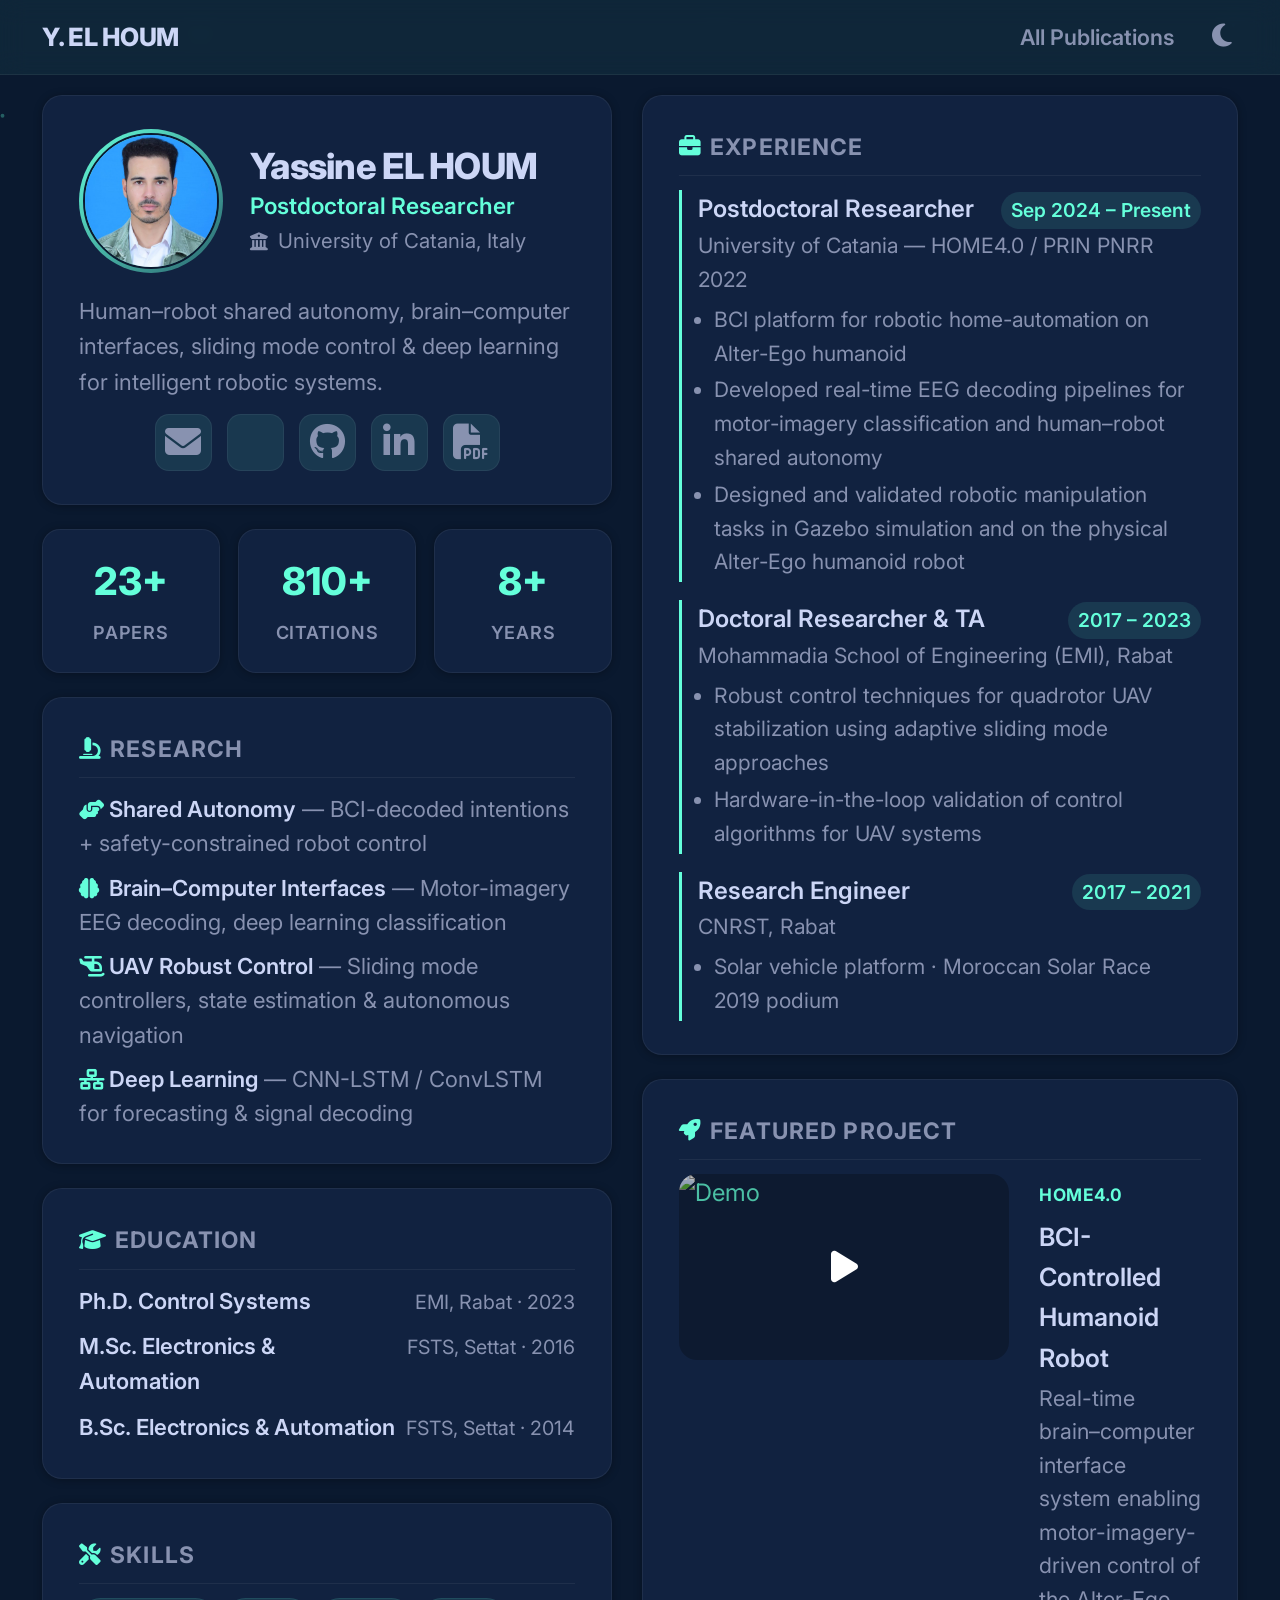
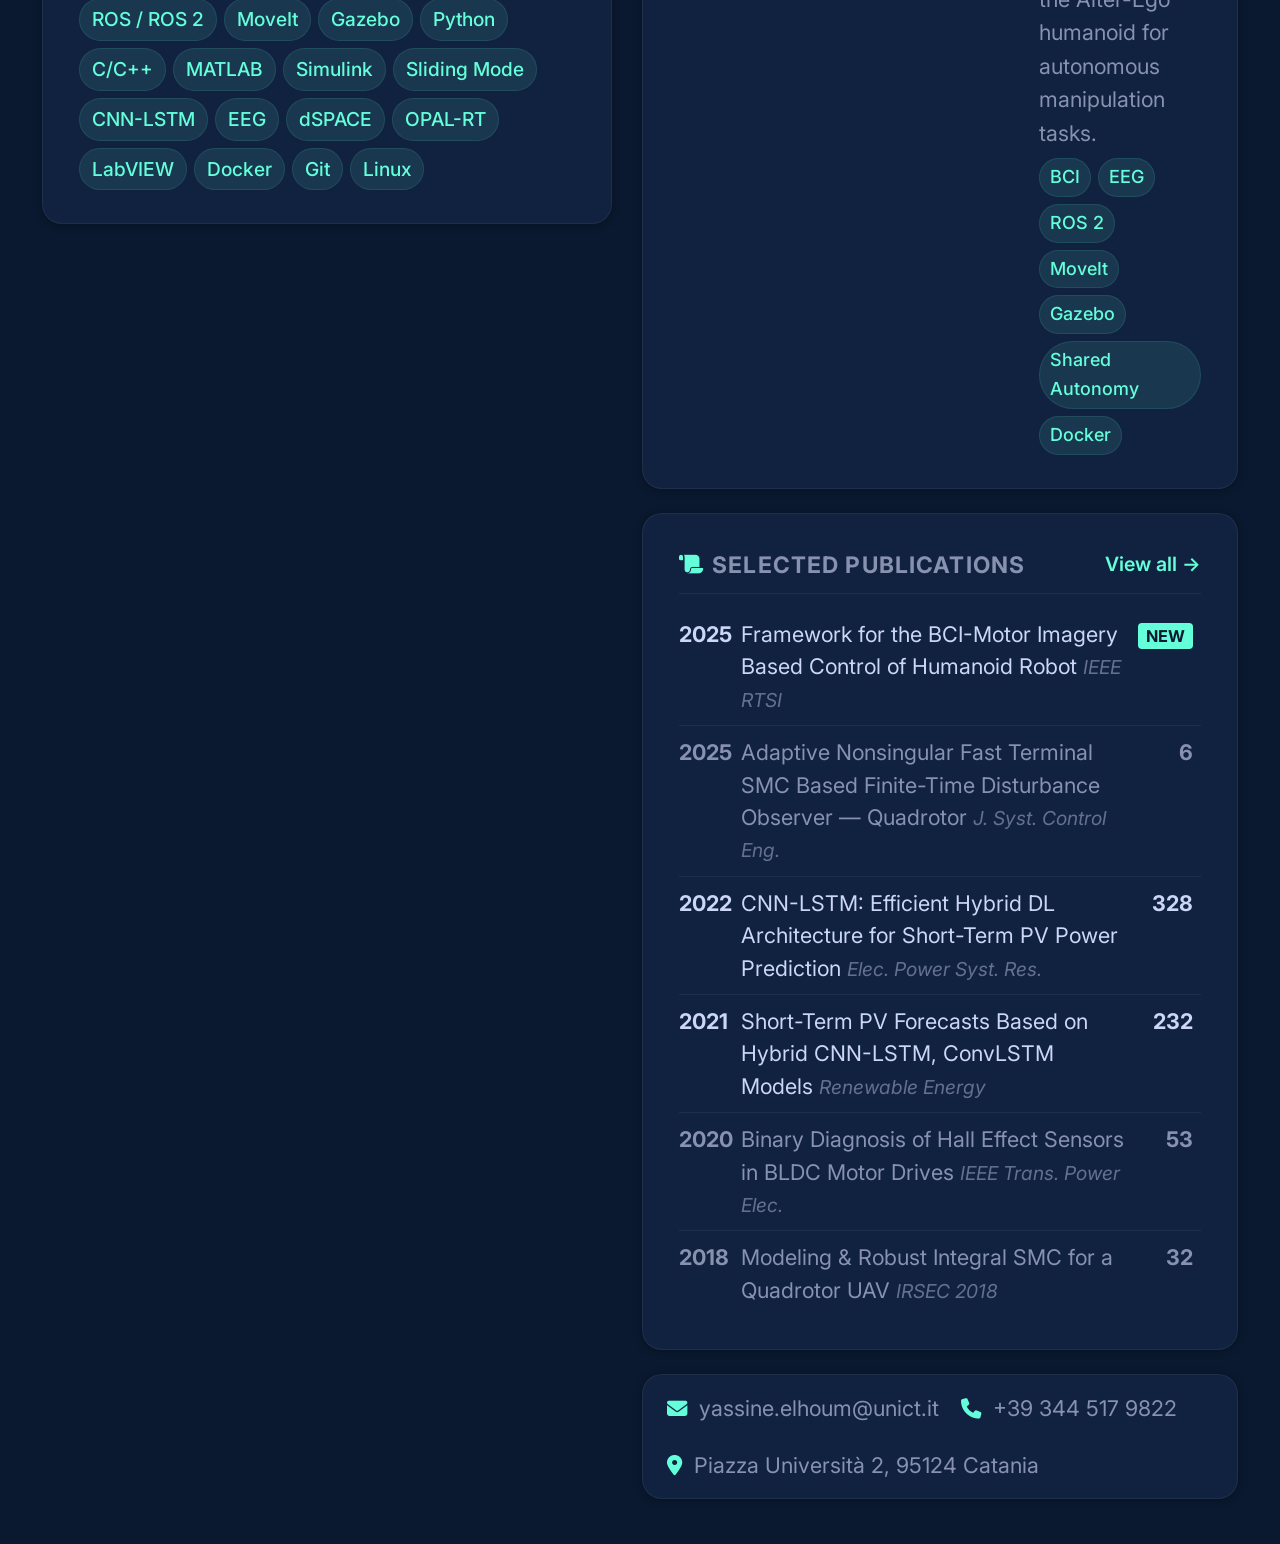
==== index.html @ d43e1036 "Initial commit - Profile" ====
<!DOCTYPE html>
<html lang="en" data-theme="dark">
<head>
    <meta charset="UTF-8">
    <meta name="viewport" content="width=device-width, initial-scale=1.0">
    <title>Yassine EL HOUM — Robotics &amp; Control Researcher</title>
    <link rel="preconnect" href="https://fonts.googleapis.com">
    <link rel="preconnect" href="https://fonts.gstatic.com" crossorigin>
    <link href="https://fonts.googleapis.com/css2?family=Inter:wght@300;400;500;600;700;800;900&display=swap" rel="stylesheet">
    <link rel="stylesheet" href="https://cdnjs.cloudflare.com/ajax/libs/font-awesome/6.5.1/css/all.min.css">
    <link rel="stylesheet" href="https://cdn.jsdelivr.net/gh/jpswalsh/academicons@1/css/academicons.min.css">
    <link rel="stylesheet" href="style.css?v=4">
</head>
<body>
<canvas id="particles"></canvas>

<!-- Thin top bar -->
<nav class="topbar">
    <a href="index.html" class="tb-brand">Y. EL HOUM</a>
    <div class="tb-right">
        <a href="publications.html" class="tb-link">All Publications</a>
        <button class="theme-btn" id="themeToggle" aria-label="Toggle theme"><i class="fas fa-moon"></i></button>
    </div>
</nav>

<!-- ===== DASHBOARD LAYOUT ===== -->
<main class="dashboard">

    <!-- ─── LEFT COLUMN ─── -->
    <div class="col-left">

        <!-- Identity card -->
        <div class="card id-card">
            <div class="id-top">
                <div class="id-photo-ring">
                    <img src="profile_pic.jpeg" alt="Yassine EL HOUM">
                </div>
                <div class="id-info">
                    <h1>Yassine EL HOUM</h1>
                    <p class="id-role">Postdoctoral Researcher</p>
                    <p class="id-affil"><i class="fas fa-university"></i> University of Catania, Italy</p>
                </div>
            </div>
            <p class="id-bio">Human–robot shared autonomy, brain–computer interfaces, sliding mode control &amp; deep learning for intelligent robotic systems.</p>
            <div class="id-links">
                <a href="mailto:yassine.elhoum@unict.it" title="Email"><i class="fas fa-envelope"></i></a>
                <a href="https://scholar.google.com/citations?user=HXjQfMgAAAAJ&hl=en&oi=ao" target="_blank" rel="noopener" title="Scholar"><i class="ai ai-google-scholar"></i></a>
                <a href="https://github.com/" target="_blank" rel="noopener" title="GitHub"><i class="fab fa-github"></i></a>
                <a href="https://linkedin.com/" target="_blank" rel="noopener" title="LinkedIn"><i class="fab fa-linkedin-in"></i></a>
                <a href="Yassine_cv_updated-1.pdf" title="CV"><i class="fas fa-file-pdf"></i></a>
            </div>
        </div>

        <!-- Stats row -->
        <div class="stats-row">
            <div class="stat"><span class="stat-n">23+</span><span class="stat-l">Papers</span></div>
            <div class="stat"><span class="stat-n">810+</span><span class="stat-l">Citations</span></div>
            <div class="stat"><span class="stat-n">8+</span><span class="stat-l">Years</span></div>
        </div>

        <!-- Research interests -->
        <div class="card">
            <h2><i class="fas fa-microscope"></i> Research</h2>
            <div class="research-mini">
                <div class="rm"><i class="fas fa-hands-helping"></i> <strong>Shared Autonomy</strong> — BCI-decoded intentions + safety-constrained robot control</div>
                <div class="rm"><i class="fas fa-brain"></i> <strong>Brain–Computer Interfaces</strong> — Motor-imagery EEG decoding, deep learning classification</div>
                <div class="rm"><i class="fas fa-helicopter"></i> <strong>UAV Robust Control</strong> — Sliding mode controllers, state estimation &amp; autonomous navigation</div>
                <div class="rm"><i class="fas fa-network-wired"></i> <strong>Deep Learning</strong> — CNN-LSTM / ConvLSTM for forecasting &amp; signal decoding</div>
            </div>
        </div>

        <!-- Education -->
        <div class="card">
            <h2><i class="fas fa-graduation-cap"></i> Education</h2>
            <div class="edu-mini">
                <div class="em"><span class="em-deg">Ph.D. Control Systems</span><span class="em-where">EMI, Rabat · 2023</span></div>
                <div class="em"><span class="em-deg">M.Sc. Electronics &amp; Automation</span><span class="em-where">FSTS, Settat · 2016</span></div>
                <div class="em"><span class="em-deg">B.Sc. Electronics &amp; Automation</span><span class="em-where">FSTS, Settat · 2014</span></div>
            </div>
        </div>

        <!-- Skills compact -->
        <div class="card">
            <h2><i class="fas fa-tools"></i> Skills</h2>
            <div class="chips">
                <span>ROS / ROS 2</span><span>MoveIt</span><span>Gazebo</span><span>Python</span>
                <span>C/C++</span><span>MATLAB</span><span>Simulink</span><span>Sliding Mode</span>
                <span>CNN-LSTM</span><span>EEG</span><span>dSPACE</span><span>OPAL-RT</span>
                <span>LabVIEW</span><span>Docker</span><span>Git</span><span>Linux</span>
            </div>
        </div>
    </div>

    <!-- ─── RIGHT COLUMN ─── -->
    <div class="col-right">

        <!-- Experience -->
        <div class="card">
            <h2><i class="fas fa-briefcase"></i> Experience</h2>
            <div class="exp-list">
                <div class="exp">
                    <div class="exp-head">
                        <strong>Postdoctoral Researcher</strong>
                        <span class="exp-date">Sep 2024 – Present</span>
                    </div>
                    <span class="exp-org">University of Catania — HOME4.0 / PRIN PNRR 2022</span>
                    <ul>
                        <li>BCI platform for robotic home-automation on Alter-Ego humanoid</li>
                        <li>Developed real-time EEG decoding pipelines for motor-imagery classification and human–robot shared autonomy</li>
                        <li>Designed and validated robotic manipulation tasks in Gazebo simulation and on the physical Alter-Ego humanoid robot</li>
                    </ul>
                </div>
                <div class="exp">
                    <div class="exp-head">
                        <strong>Doctoral Researcher &amp; TA</strong>
                        <span class="exp-date">2017 – 2023</span>
                    </div>
                    <span class="exp-org">Mohammadia School of Engineering (EMI), Rabat</span>
                    <ul>
                        <li>Robust control techniques for quadrotor UAV stabilization using adaptive sliding mode approaches</li>
                        <li>Hardware-in-the-loop validation of control algorithms for UAV systems</li>
                    </ul>
                </div>
                <div class="exp">
                    <div class="exp-head">
                        <strong>Research Engineer</strong>
                        <span class="exp-date">2017 – 2021</span>
                    </div>
                    <span class="exp-org">CNRST, Rabat</span>
                    <ul>
                        <li>Solar vehicle platform · Moroccan Solar Race 2019 podium</li>
                    </ul>
                </div>
            </div>
        </div>

        <!-- Featured project -->
        <div class="card">
            <h2><i class="fas fa-rocket"></i> Featured Project</h2>
            <div class="proj-row">
                <a href="https://www.youtube.com/watch?v=w7BkFQAR0eU" target="_blank" rel="noopener" class="proj-thumb">
                    <img src="https://img.youtube.com/vi/w7BkFQAR0eU/hqdefault.jpg" alt="Demo">
                    <div class="proj-play"><i class="fas fa-play"></i></div>
                </a>
                <div class="proj-info">
                    <span class="proj-badge">HOME4.0</span>
                    <strong>BCI-Controlled Humanoid Robot</strong>
                    <p>Real-time brain–computer interface system enabling motor-imagery-driven control of the Alter-Ego humanoid for autonomous manipulation tasks.</p>
                    <div class="chips sm">
                        <span>BCI</span><span>EEG</span><span>ROS 2</span><span>MoveIt</span><span>Gazebo</span><span>Shared Autonomy</span><span>Docker</span>
                    </div>
                </div>
            </div>
        </div>

        <!-- Selected Publications -->
        <div class="card">
            <h2><i class="fas fa-scroll"></i> Selected Publications
                <a href="publications.html" class="see-all">View all →</a>
            </h2>
            <table class="pub-table">
                <tr class="pub-hl"><td class="pub-y">2025</td><td>Framework for the BCI-Motor Imagery Based Control of Humanoid Robot <span class="pub-v">IEEE RTSI</span></td><td class="pub-c"><span class="badge-new">New</span></td></tr>
                <tr><td class="pub-y">2025</td><td>Adaptive Nonsingular Fast Terminal SMC Based Finite-Time Disturbance Observer — Quadrotor <span class="pub-v">J. Syst. Control Eng.</span></td><td class="pub-c">6</td></tr>
                <tr class="pub-hl"><td class="pub-y">2022</td><td>CNN-LSTM: Efficient Hybrid DL Architecture for Short-Term PV Power Prediction <span class="pub-v">Elec. Power Syst. Res.</span></td><td class="pub-c">328</td></tr>
                <tr class="pub-hl"><td class="pub-y">2021</td><td>Short-Term PV Forecasts Based on Hybrid CNN-LSTM, ConvLSTM Models <span class="pub-v">Renewable Energy</span></td><td class="pub-c">232</td></tr>
                <tr><td class="pub-y">2020</td><td>Binary Diagnosis of Hall Effect Sensors in BLDC Motor Drives <span class="pub-v">IEEE Trans. Power Elec.</span></td><td class="pub-c">53</td></tr>
                <tr><td class="pub-y">2018</td><td>Modeling &amp; Robust Integral SMC for a Quadrotor UAV <span class="pub-v">IRSEC 2018</span></td><td class="pub-c">32</td></tr>
            </table>
        </div>

        <!-- Contact strip -->
        <div class="card contact-strip">
            <span><i class="fas fa-envelope"></i> yassine.elhoum@unict.it</span>
            <span><i class="fas fa-phone"></i> +39 344 517 9822</span>
            <span><i class="fas fa-map-marker-alt"></i> Piazza Università 2, 95124 Catania</span>
        </div>
    </div>
</main>

<script src="script.js"></script>
</body>
</html>
---- style.css ----
/* =============================================
   CONDENSED DASHBOARD — fits 1 screen per page
   ============================================= */

:root {
    --bg: #f5f7fa;
    --surface: #ffffff;
    --text: #1a1a2e;
    --text2: #555e70;
    --accent: #0891b2;
    --accent-glow: rgba(8,145,178,.12);
    --border: rgba(0,0,0,.07);
    --shadow: 0 1px 8px rgba(0,0,0,.06);
    --particle-color: 8,145,178;
}
[data-theme="dark"] {
    --bg: #0a192f;
    --surface: #112240;
    --text: #ccd6f6;
    --text2: #8892b0;
    --accent: #64ffda;
    --accent-glow: rgba(100,255,218,.1);
    --border: rgba(255,255,255,.06);
    --shadow: 0 1px 8px rgba(0,0,0,.3);
    --particle-color: 100,255,218;
}

*, *::before, *::after { margin:0; padding:0; box-sizing:border-box; }
html { font-size: 24px; }
body {
    font-family: 'Inter', system-ui, sans-serif;
    background: var(--bg); color: var(--text);
    line-height: 1.6; transition: background .3s, color .3s;
    overflow-x: hidden;
}
a { color: var(--accent); text-decoration: none; }
a:hover { opacity: .8; }
img { max-width:100%; display:block; }
ul { list-style: disc; padding-left: 16px; }
li { margin-bottom: 2px; }
strong { font-weight: 600; }

/* Particle canvas */
#particles { position:fixed; inset:0; z-index:0; pointer-events:none; }

/* ─── TOP BAR ─── */
.topbar {
    position: fixed; top:0; left:0; right:0; height:75px; z-index:100;
    display:flex; align-items:center; justify-content:space-between;
    padding:0 42px;
    background: rgba(var(--particle-color),.06);
    backdrop-filter: blur(12px); -webkit-backdrop-filter: blur(12px);
    border-bottom: 1px solid var(--border);
}
.tb-brand { font-weight:800; font-size:1.05rem; color:var(--text) !important; letter-spacing:-.3px; }
.tb-right { display:flex; align-items:center; gap:18px; }
.tb-link { font-size:.9rem; font-weight:600; color:var(--text2) !important; padding:6px 14px; border-radius:6px; transition:background .2s,color .2s; }
.tb-link:hover { color:var(--accent) !important; background:var(--accent-glow); }
.theme-btn {
    background:none; border:none; cursor:pointer; color:var(--text2);
    font-size:1.1rem; padding:6px; border-radius:50%; transition:color .2s;
}
.theme-btn:hover { color:var(--accent); }

/* ─── DASHBOARD GRID ─── */
.dashboard {
    display: grid;
    grid-template-columns: 570px 1fr;
    gap: 30px;
    padding: 95px 42px 45px;
    position: relative; z-index:1;
}
.col-left, .col-right {
    display: flex; flex-direction: column; gap: 24px;
}

/* ─── CARDS ─── */
.card {
    background: var(--surface); border:1px solid var(--border);
    border-radius: 20px; padding: 33px 36px;
    box-shadow: var(--shadow);
}
.card h2 {
    font-size: .95rem; font-weight: 700; text-transform: uppercase;
    letter-spacing: .05em; color: var(--text2);
    margin-bottom: 14px; display:flex; align-items:center; gap:8px;
    border-bottom: 1px solid var(--border); padding-bottom:10px;
}
.card h2 i { color:var(--accent); font-size:.9rem; }
.see-all { margin-left:auto; font-size:.82rem; font-weight:600; text-transform:none; letter-spacing:0; }

/* ─── IDENTITY CARD ─── */
.id-card { text-align:center; }
.id-top { display:flex; align-items:center; gap:27px; text-align:left; margin-bottom:21px; }
.id-photo-ring {
    width:144px; height:144px; border-radius:50%; padding:4px; flex-shrink:0;
    background:linear-gradient(135deg,var(--accent),rgba(var(--particle-color),.3));
}
.id-photo-ring img { width:100%; height:100%; border-radius:50%; object-fit:cover; object-position:center top; border:2px solid var(--bg); }
.id-info h1 { font-size:1.5rem; font-weight:800; line-height:1.2; letter-spacing:-.02em; }
.id-role { font-size:.95rem; color:var(--accent); font-weight:600; }
.id-affil { font-size:.85rem; color:var(--text2); }
.id-affil i { font-size:.75rem; margin-right:4px; }
.id-bio { font-size:.92rem; color:var(--text2); line-height:1.6; text-align:left; margin-bottom:14px; }
.id-links { display:flex; gap:15px; justify-content:center; }
.id-links a {
    width:57px; height:57px; display:flex; align-items:center; justify-content:center;
    border-radius:14px; font-size:1.5rem;
    background:var(--accent-glow); color:var(--text2) !important;
    border:1px solid var(--border);
    transition:transform .2s,color .2s,box-shadow .2s;
}
.id-links a:hover { transform:translateY(-2px); color:var(--accent) !important; box-shadow:0 4px 12px var(--accent-glow); }

/* Stats row */
.stats-row { display:grid; grid-template-columns:repeat(3,1fr); gap:18px; }
.stat {
    background:var(--surface); border:1px solid var(--border); border-radius:18px;
    padding:21px 15px; text-align:center; box-shadow:var(--shadow);
}
.stat-n { display:block; font-size:1.6rem; font-weight:800; color:var(--accent); }
.stat-l { font-size:.75rem; color:var(--text2); text-transform:uppercase; font-weight:600; letter-spacing:.04em; }

/* ─── Research mini ─── */
.research-mini { display:flex; flex-direction:column; gap:10px; }
.rm { font-size:.92rem; color:var(--text2); line-height:1.55; }
.rm i { color:var(--accent); width:18px; text-align:center; margin-right:6px; font-size:.85rem; }
.rm strong { color:var(--text); }

/* ─── Education mini ─── */
.edu-mini { display:flex; flex-direction:column; gap:10px; }
.em { display:flex; justify-content:space-between; align-items:baseline; gap:8px; }
.em-deg { font-size:.92rem; font-weight:600; }
.em-where { font-size:.82rem; color:var(--text2); white-space:nowrap; }

/* ─── Chips ─── */
.chips { display:flex; flex-wrap:wrap; gap:7px; }
.chips span {
    font-size:.8rem; font-weight:500; padding:5px 12px;
    border-radius:50px; background:var(--accent-glow); color:var(--accent);
    border:1px solid rgba(var(--particle-color),.1);
}
.chips.sm span { font-size:.75rem; padding:4px 10px; }

/* ─── Experience ─── */
.exp-list { display:flex; flex-direction:column; gap:18px; }
.exp { border-left:3px solid var(--accent); padding-left:16px; }
.exp-head { display:flex; justify-content:space-between; align-items:baseline; flex-wrap:wrap; gap:6px; }
.exp-head strong { font-size:1rem; }
.exp-date { font-size:.8rem; color:var(--accent); font-weight:600; padding:3px 10px; background:var(--accent-glow); border-radius:50px; }
.exp-org { font-size:.88rem; color:var(--text2); display:block; margin-bottom:6px; }
.exp ul { margin-top:5px; }
.exp li { font-size:.88rem; color:var(--text2); margin-bottom:3px; }

/* ─── Project row ─── */
.proj-row { display:flex; gap:30px; align-items:start; }
.proj-thumb {
    position:relative; flex-shrink:0; width:330px; border-radius:18px;
    overflow:hidden; display:block;
}
.proj-thumb img { width:100%; aspect-ratio:16/9; object-fit:cover; }
.proj-play {
    position:absolute; inset:0; display:flex; align-items:center; justify-content:center;
    background:rgba(0,0,0,.25); transition:background .2s;
}
.proj-play i { color:#fff; font-size:1.5rem; }
.proj-thumb:hover .proj-play { background:rgba(0,0,0,.4); }
.proj-info { flex:1; }
.proj-badge { font-size:.72rem; font-weight:700; color:var(--accent); text-transform:uppercase; letter-spacing:.04em; }
.proj-info strong { display:block; font-size:1.05rem; margin:4px 0; }
.proj-info p { font-size:.9rem; color:var(--text2); line-height:1.55; margin-bottom:8px; }

/* ─── Publications table ─── */
.pub-table { width:100%; border-collapse:collapse; }
.pub-table tr { border-bottom:1px solid var(--border); }
.pub-table tr:last-child { border:none; }
.pub-table td { padding:10px 8px 10px 0; vertical-align:top; font-size:.9rem; color:var(--text2); line-height:1.5; }
.pub-y { font-weight:700; color:var(--accent); white-space:nowrap; width:44px; font-size:.85rem; }
.pub-c { text-align:right; font-weight:700; color:var(--accent); white-space:nowrap; width:42px; }
.pub-v { font-style:italic; font-size:.8rem; color:var(--text2); opacity:.7; }
.pub-hl td { color:var(--text); }
.badge-new {
    font-size:.68rem; font-weight:700; padding:3px 8px; border-radius:4px;
    background:var(--accent); color:var(--bg); text-transform:uppercase;
}

/* ─── Contact strip ─── */
.contact-strip {
    display:flex; gap:22px; flex-wrap:wrap; align-items:center;
    padding:16px 24px !important; font-size:.9rem; color:var(--text2);
}
.contact-strip i { color:var(--accent); margin-right:6px; font-size:.85rem; }

/* ─── PUBLICATIONS PAGE ─── */
.pub-page {
    padding: 66px 28px 24px;
    max-width: 1200px; margin:0 auto;
    position:relative; z-index:1;
}
.pub-page h1 {
    font-size: 1.4rem; font-weight:800; margin-bottom:6px;
}
.pub-page .pub-sub {
    font-size:.92rem; color:var(--text2); margin-bottom:18px;
}
.pub-page .pub-sub a { font-weight:600; }
.pub-cols { display:grid; grid-template-columns:1fr 1fr; gap:24px; }
.pub-col-title {
    font-size:.92rem; font-weight:700; color:var(--accent); text-transform:uppercase;
    letter-spacing:.04em; margin-bottom:8px; padding-bottom:6px;
    border-bottom:2px solid var(--border);
    display:flex; align-items:center; gap:7px;
}
.pub-col-title i { font-size:.85rem; }
.pub-dense { width:100%; border-collapse:collapse; }
.pub-dense tr { border-bottom:1px solid var(--border); }
.pub-dense tr:last-child { border:none; }
.pub-dense td { padding:8px 6px 8px 0; vertical-align:top; font-size:.85rem; color:var(--text2); line-height:1.5; }
.pub-dense .pub-y { width:38px; }
.pub-dense .pub-c { width:34px; }
.pub-dense .pub-t { font-weight:500; color:var(--text); }

/* ─── Scrollbar ─── */
::-webkit-scrollbar { width:4px; }
::-webkit-scrollbar-track { background:transparent; }
::-webkit-scrollbar-thumb { background:var(--accent-glow); border-radius:4px; }

/* ─── Responsive ─── */
@media (max-width: 800px) {
    .dashboard { grid-template-columns:1fr; max-height:none; overflow:auto; padding-bottom:20px; }
    .pub-cols { grid-template-columns:1fr; }
    .proj-row { flex-direction:column; }
    .proj-thumb { width:100%; }
}
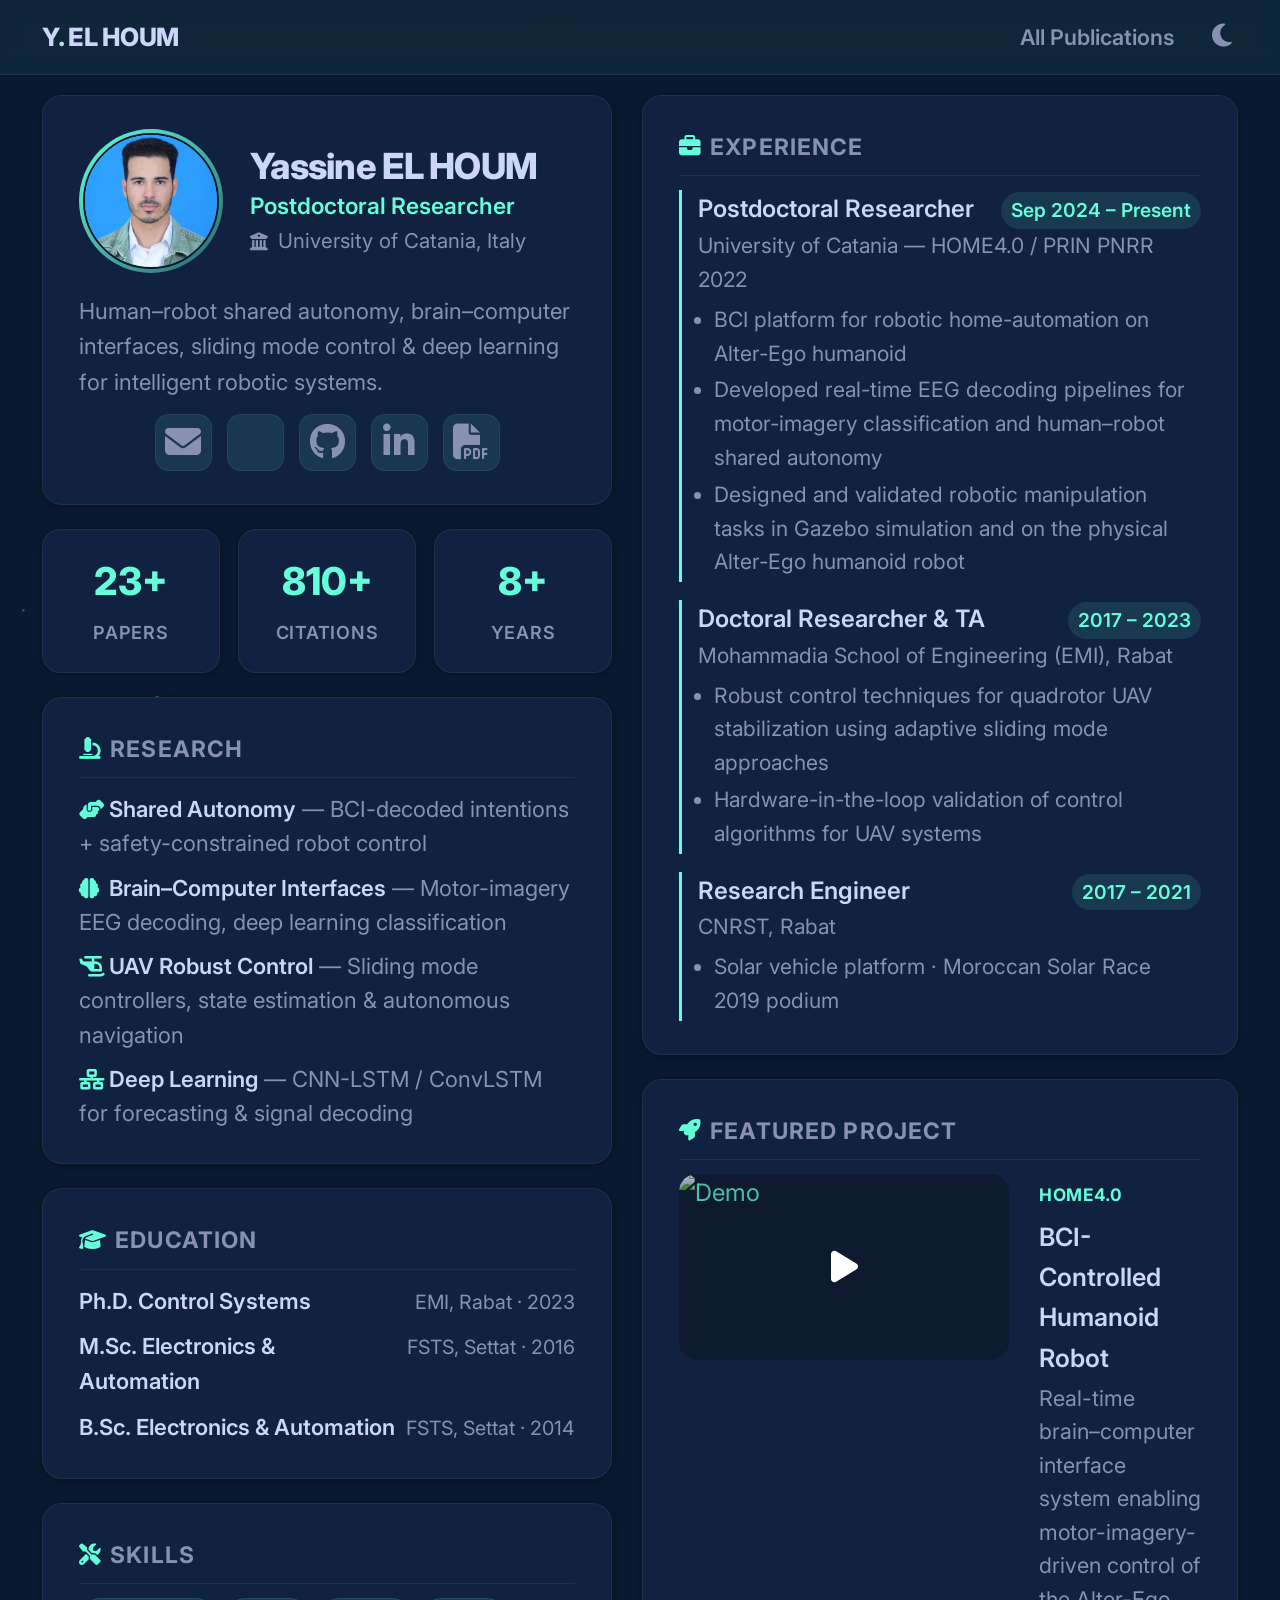
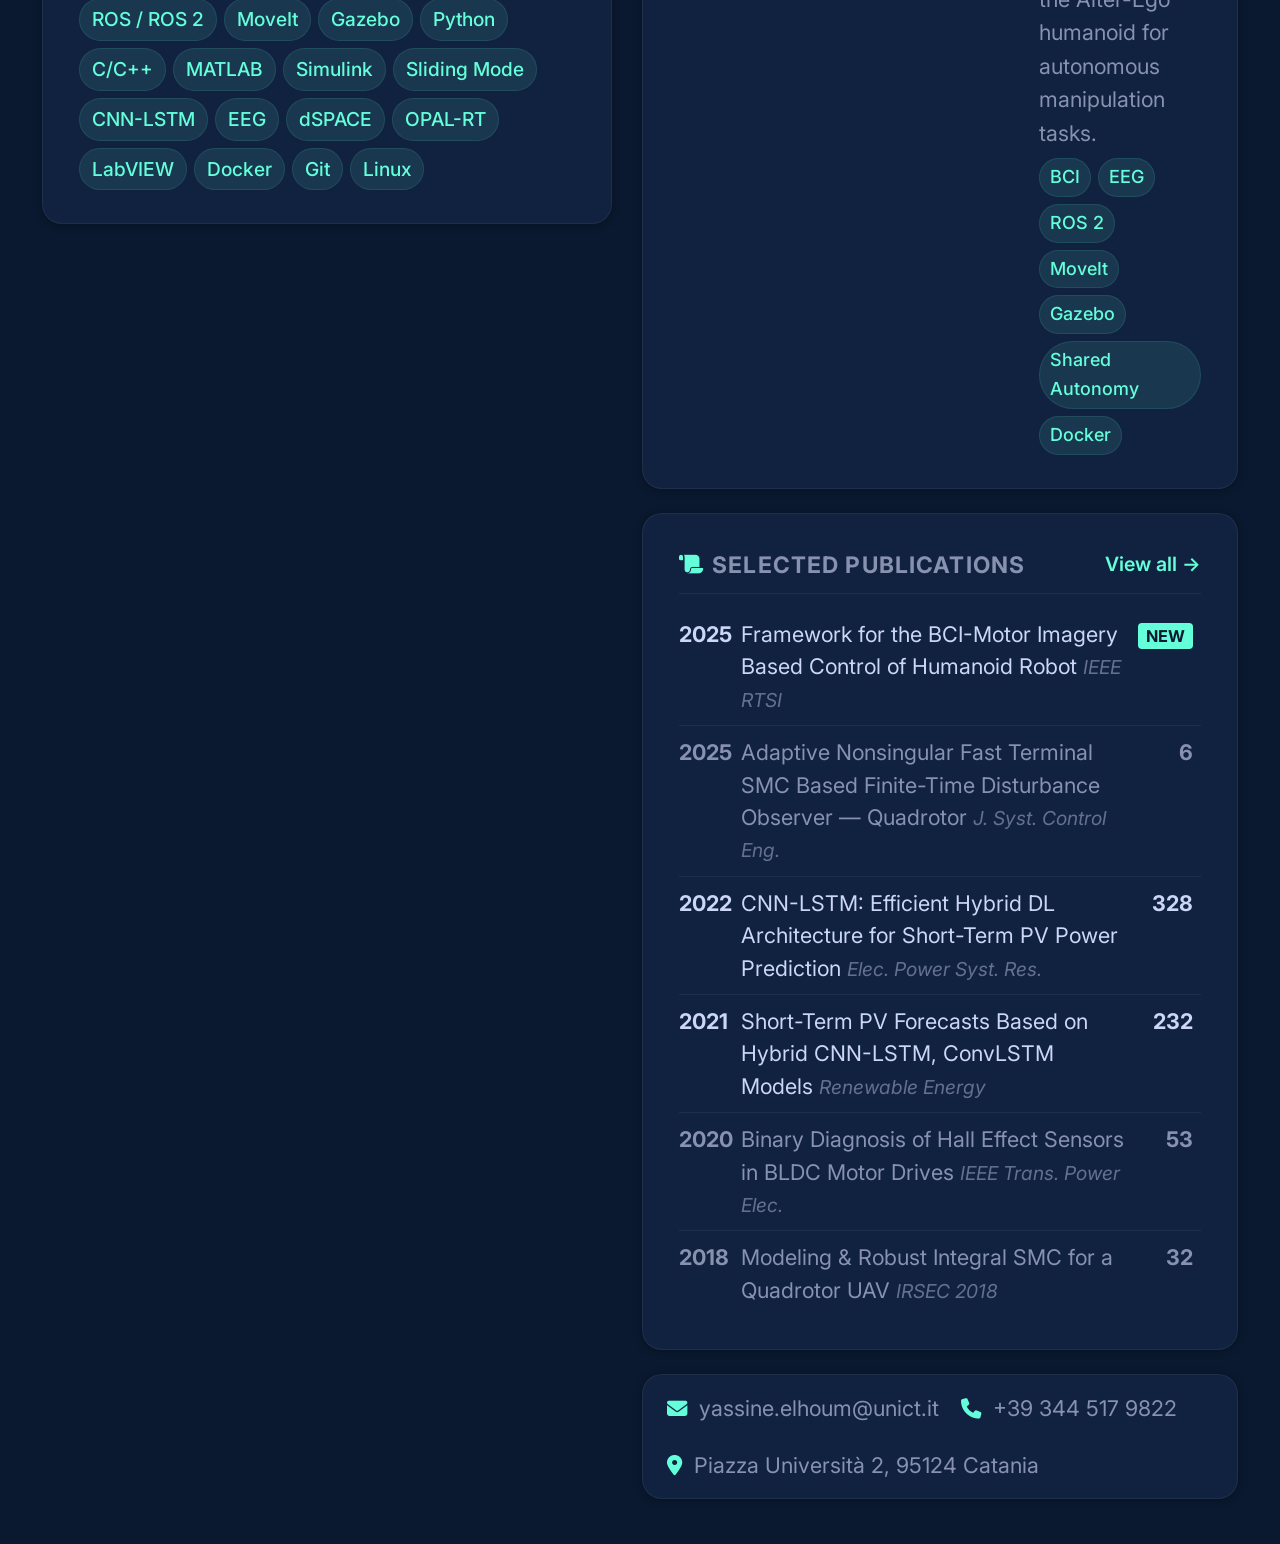
==== commit 939c1e14: "Update social media links" ====
--- a/index.html
+++ b/index.html
@@ -45,8 +45,8 @@
             <div class="id-links">
                 <a href="mailto:yassine.elhoum@unict.it" title="Email"><i class="fas fa-envelope"></i></a>
                 <a href="https://scholar.google.com/citations?user=HXjQfMgAAAAJ&hl=en&oi=ao" target="_blank" rel="noopener" title="Scholar"><i class="ai ai-google-scholar"></i></a>
-                <a href="https://github.com/" target="_blank" rel="noopener" title="GitHub"><i class="fab fa-github"></i></a>
-                <a href="https://linkedin.com/" target="_blank" rel="noopener" title="LinkedIn"><i class="fab fa-linkedin-in"></i></a>
+                <a href="https://github.com/ElhoumYassine" target="_blank" rel="noopener" title="GitHub"><i class="fab fa-github"></i></a>
+                <a href="https://www.linkedin.com/in/elhoumyassine/" target="_blank" rel="noopener" title="LinkedIn"><i class="fab fa-linkedin-in"></i></a>
                 <a href="Yassine_cv_updated-1.pdf" title="CV"><i class="fas fa-file-pdf"></i></a>
             </div>
         </div>
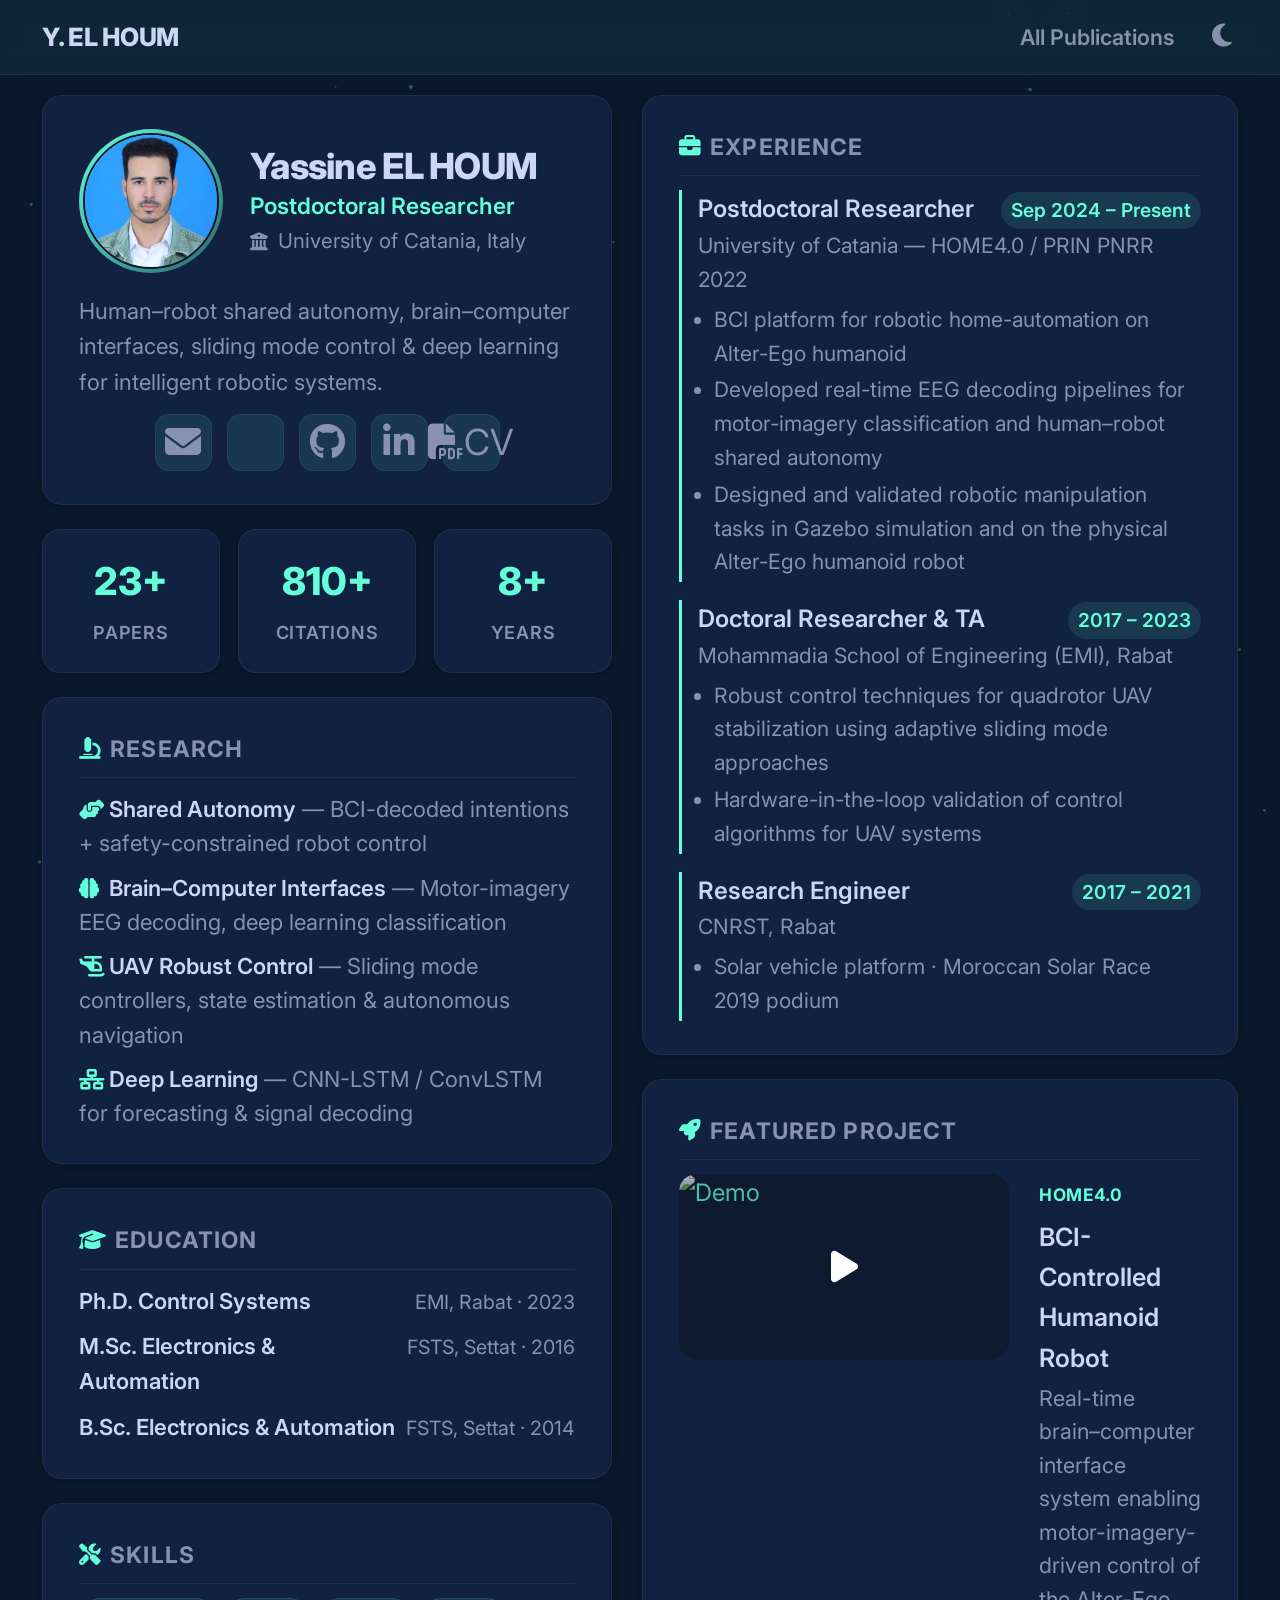
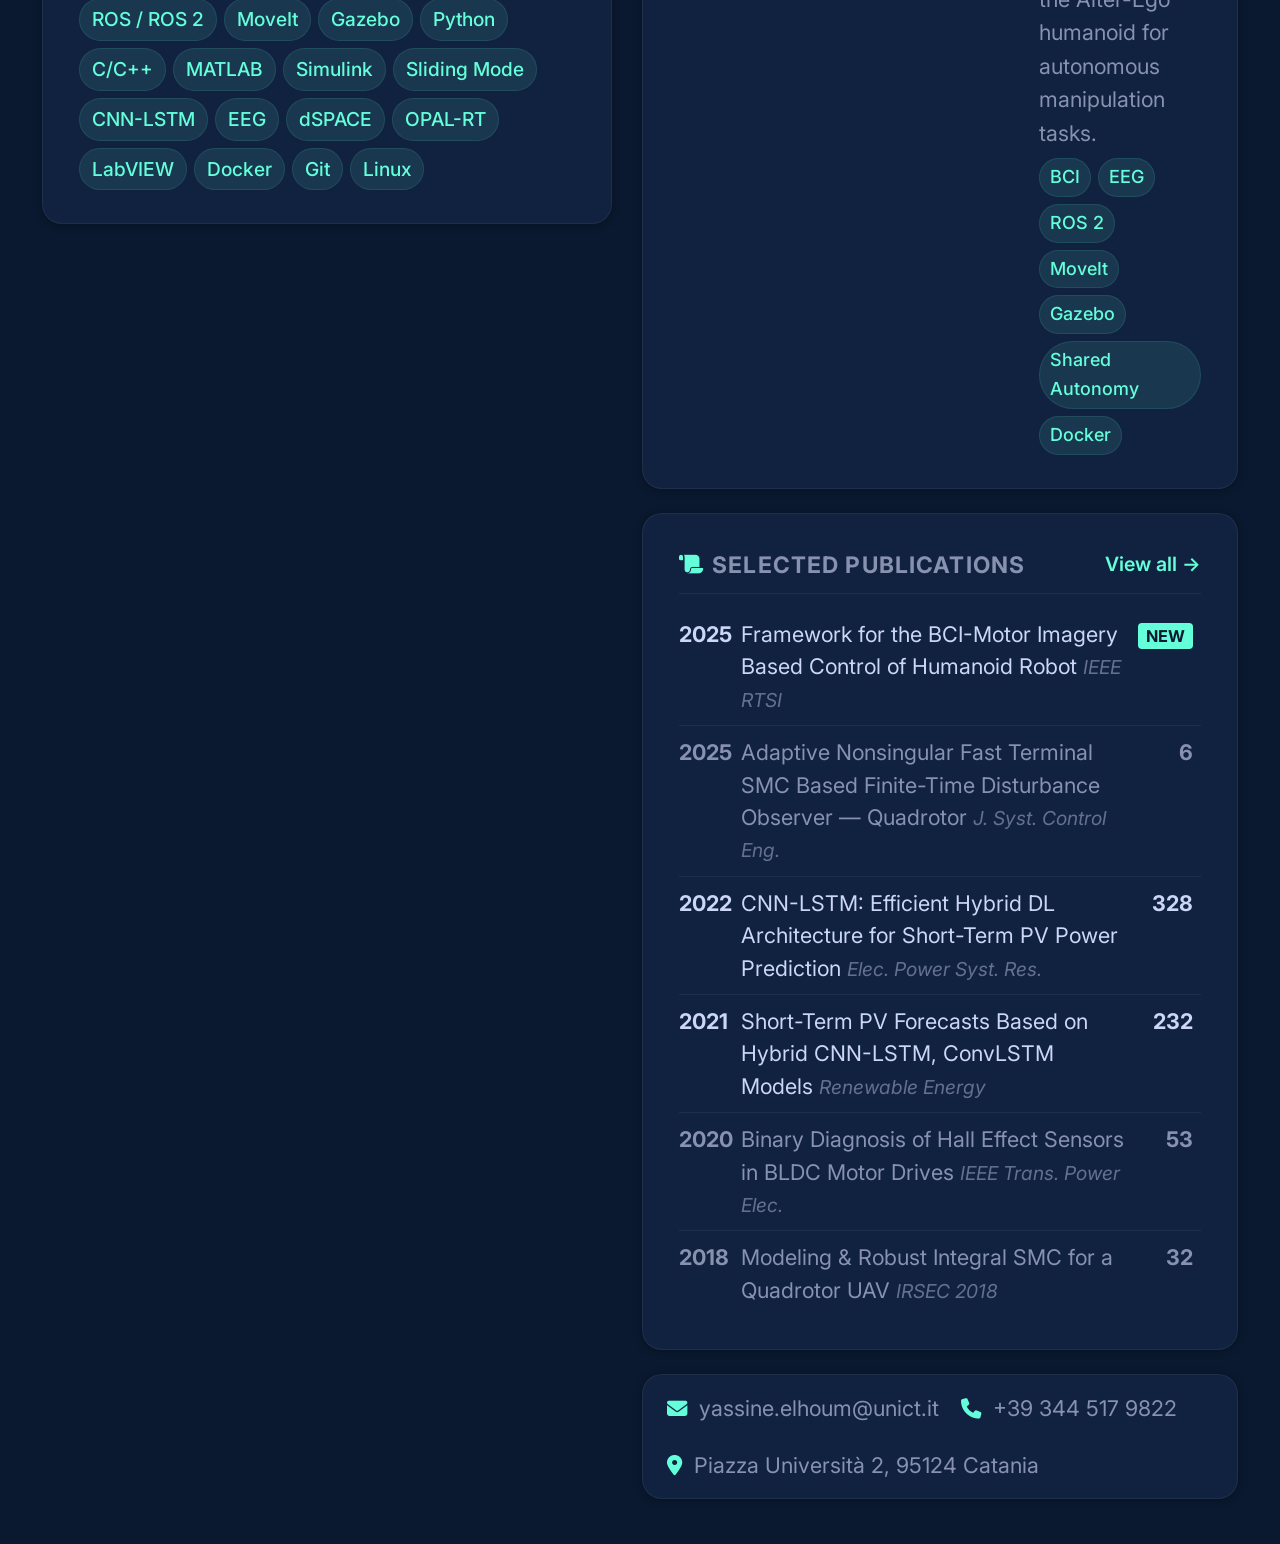
==== commit 772e2723: "Update CV" ====
--- a/index.html
+++ b/index.html
@@ -47,7 +47,7 @@
                 <a href="https://scholar.google.com/citations?user=HXjQfMgAAAAJ&hl=en&oi=ao" target="_blank" rel="noopener" title="Scholar"><i class="ai ai-google-scholar"></i></a>
                 <a href="https://github.com/ElhoumYassine" target="_blank" rel="noopener" title="GitHub"><i class="fab fa-github"></i></a>
                 <a href="https://www.linkedin.com/in/elhoumyassine/" target="_blank" rel="noopener" title="LinkedIn"><i class="fab fa-linkedin-in"></i></a>
-                <a href="Yassine_cv_updated-1.pdf" title="CV"><i class="fas fa-file-pdf"></i></a>
+                <a href="Yassine_cv_updated-1.pdf" title="CV"><i class="fas fa-file-pdf"></i> CV</a>
             </div>
         </div>
 
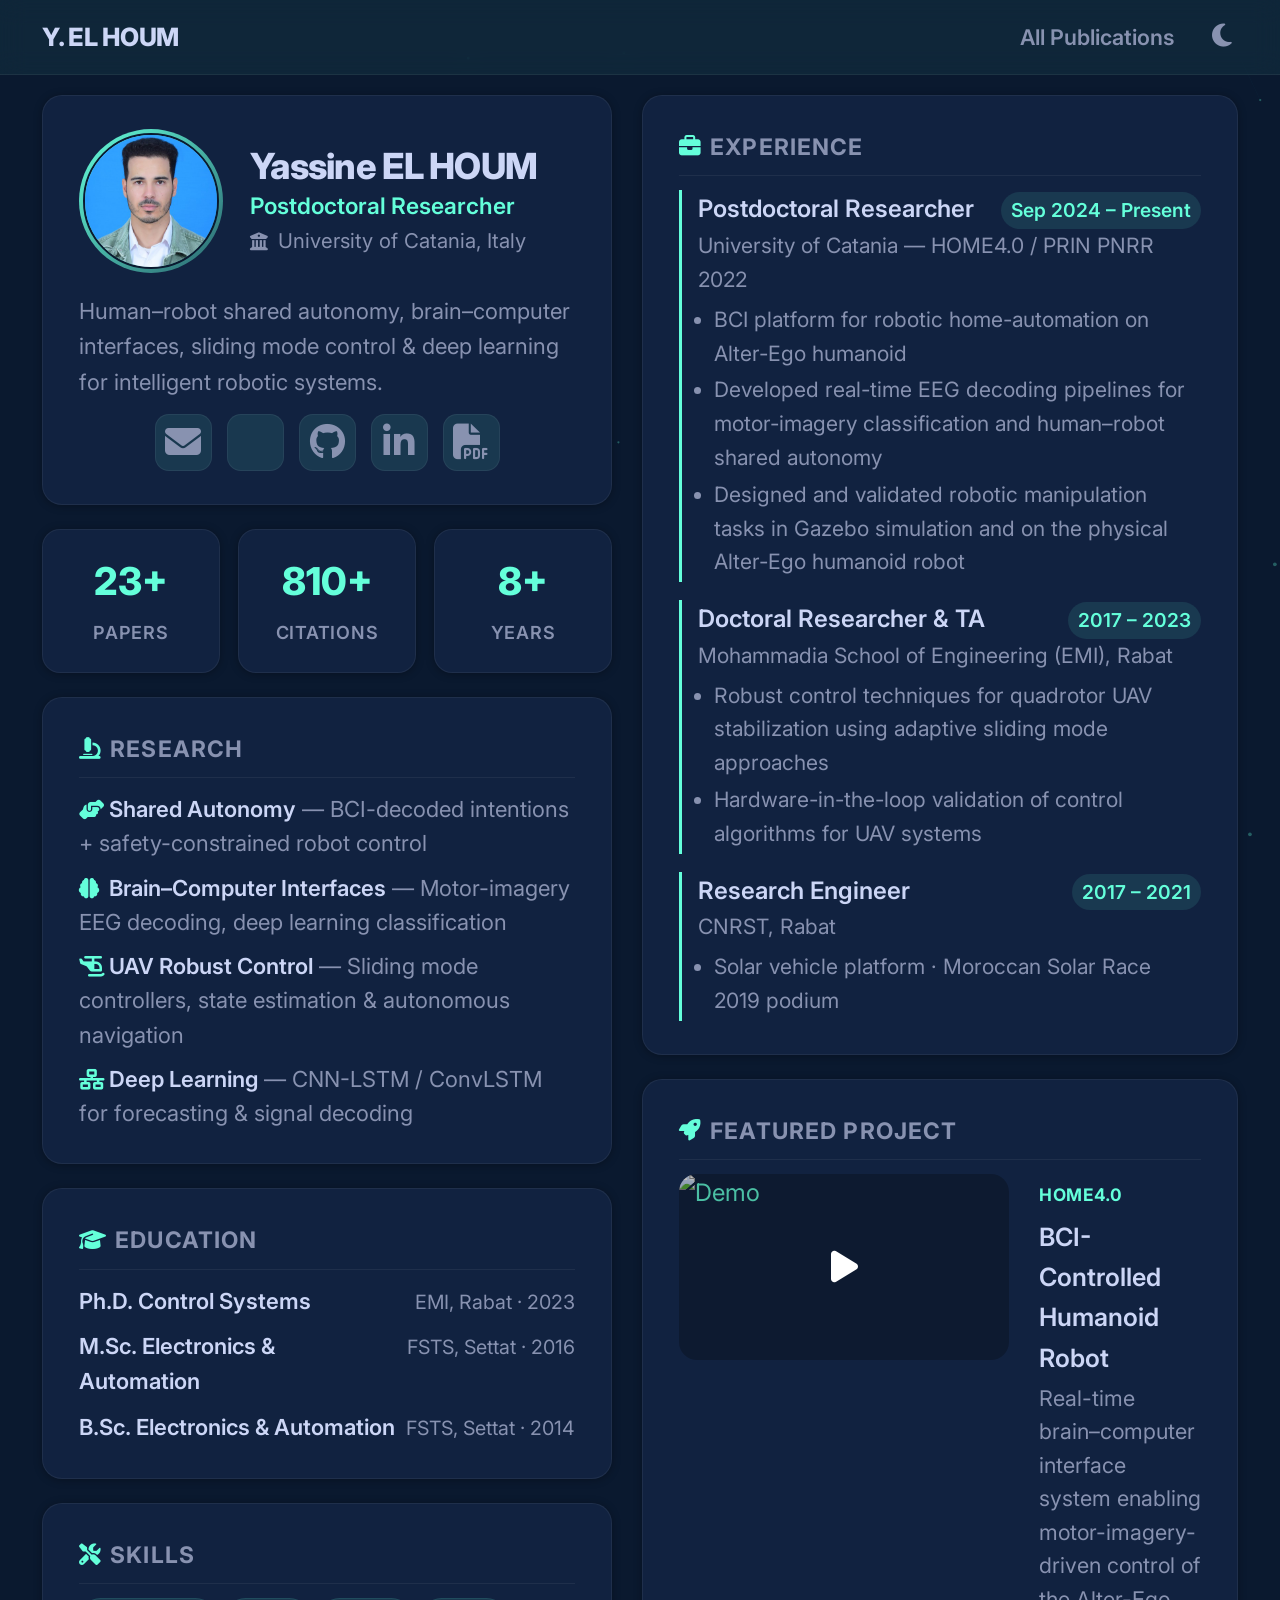
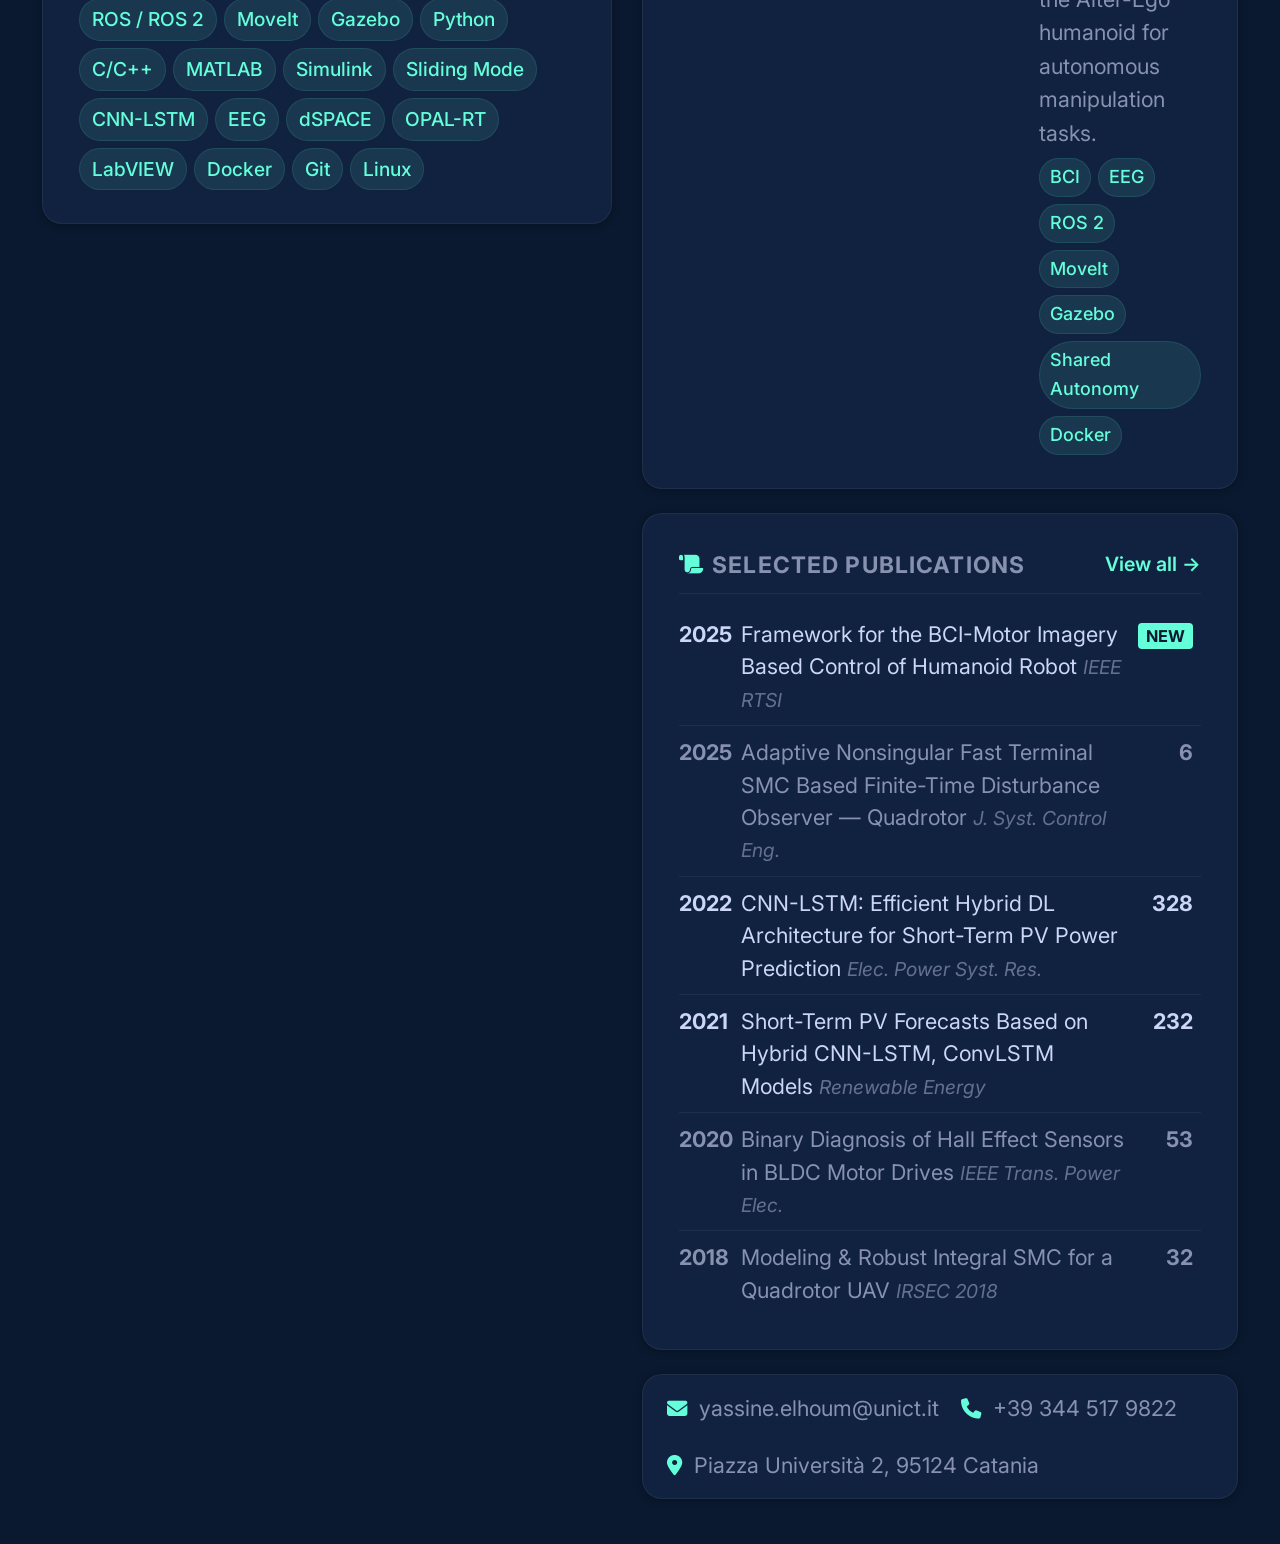
==== commit 62493040: "Fix CV button" ====
--- a/index.html
+++ b/index.html
@@ -47,7 +47,7 @@
                 <a href="https://scholar.google.com/citations?user=HXjQfMgAAAAJ&hl=en&oi=ao" target="_blank" rel="noopener" title="Scholar"><i class="ai ai-google-scholar"></i></a>
                 <a href="https://github.com/ElhoumYassine" target="_blank" rel="noopener" title="GitHub"><i class="fab fa-github"></i></a>
                 <a href="https://www.linkedin.com/in/elhoumyassine/" target="_blank" rel="noopener" title="LinkedIn"><i class="fab fa-linkedin-in"></i></a>
-                <a href="Yassine_cv_updated-1.pdf" title="CV"><i class="fas fa-file-pdf"></i> CV</a>
+                <a href="Yassine_cv_updated-1.pdf" title="CV"><i class="fas fa-file-pdf"></i></a>
             </div>
         </div>
 
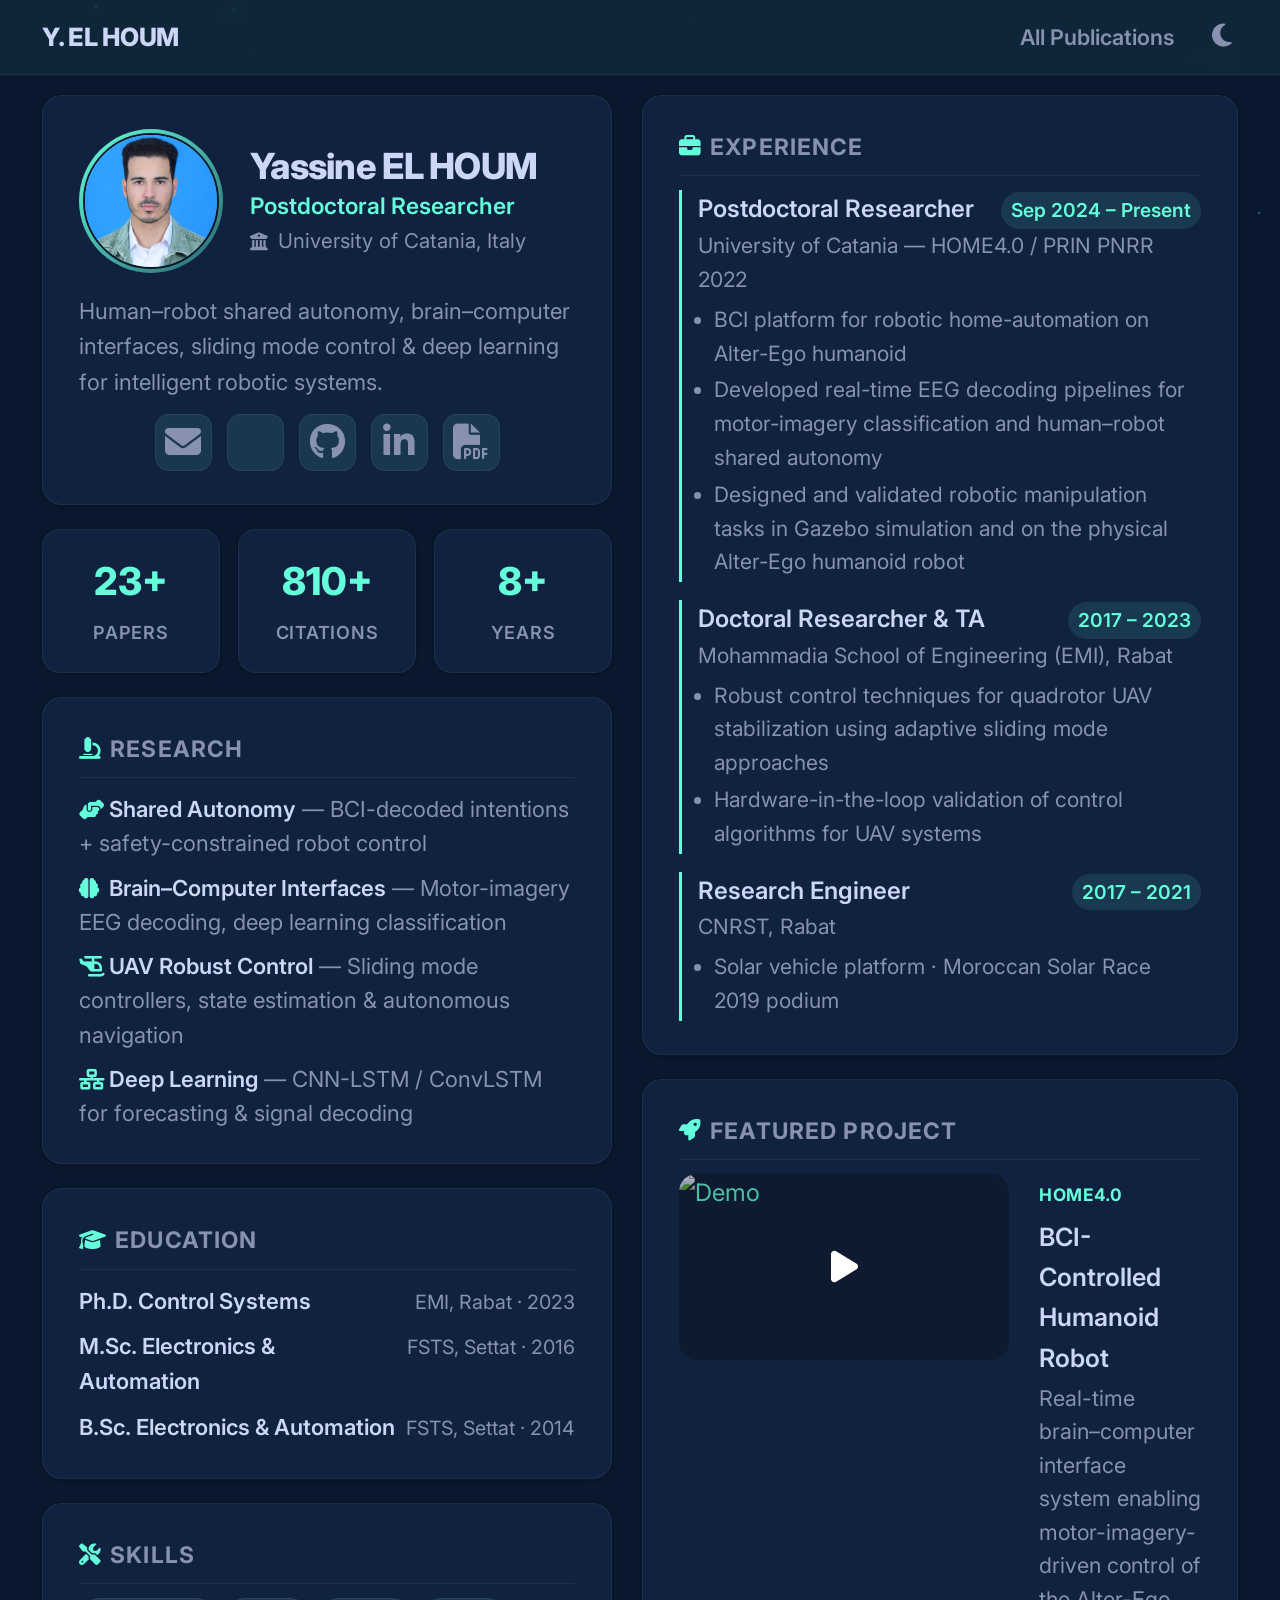
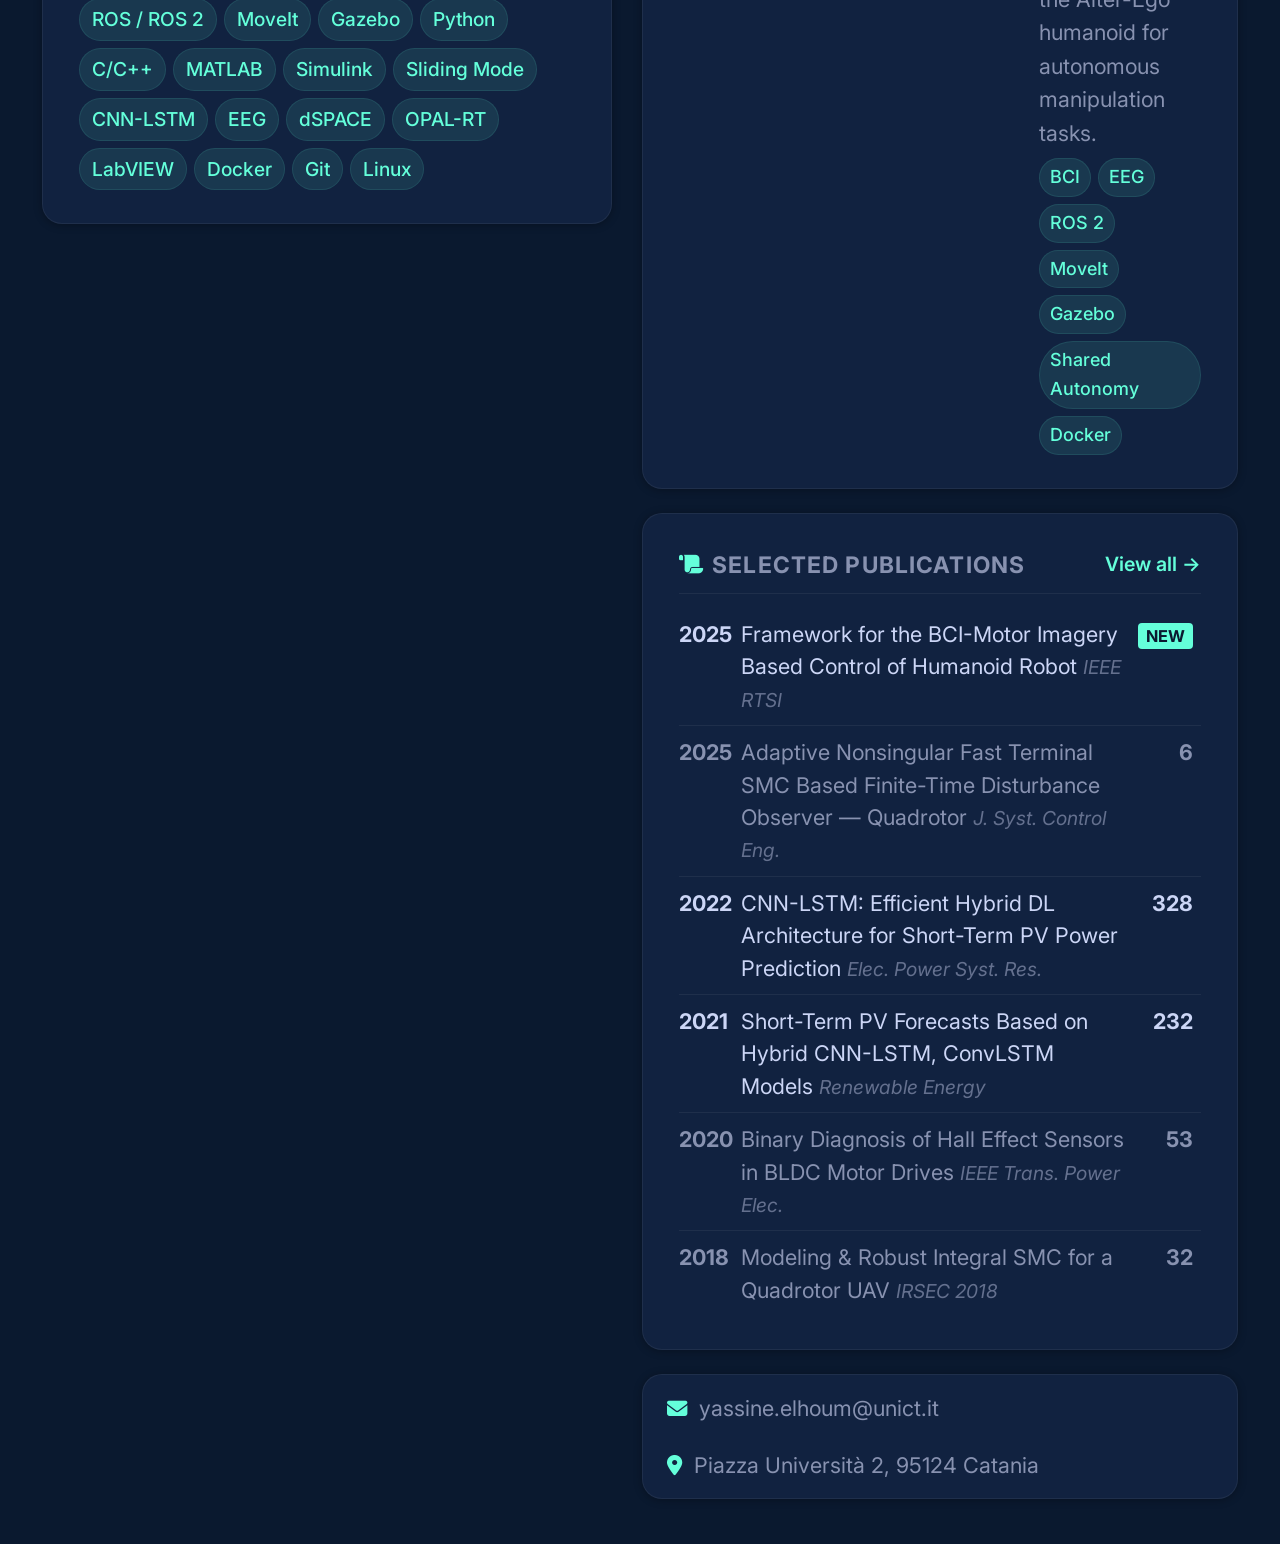
==== commit b3dd87db: "fix CV button" ====
--- a/index.html
+++ b/index.html
@@ -171,7 +171,6 @@
         <!-- Contact strip -->
         <div class="card contact-strip">
             <span><i class="fas fa-envelope"></i> yassine.elhoum@unict.it</span>
-            <span><i class="fas fa-phone"></i> +39 344 517 9822</span>
             <span><i class="fas fa-map-marker-alt"></i> Piazza Università 2, 95124 Catania</span>
         </div>
     </div>
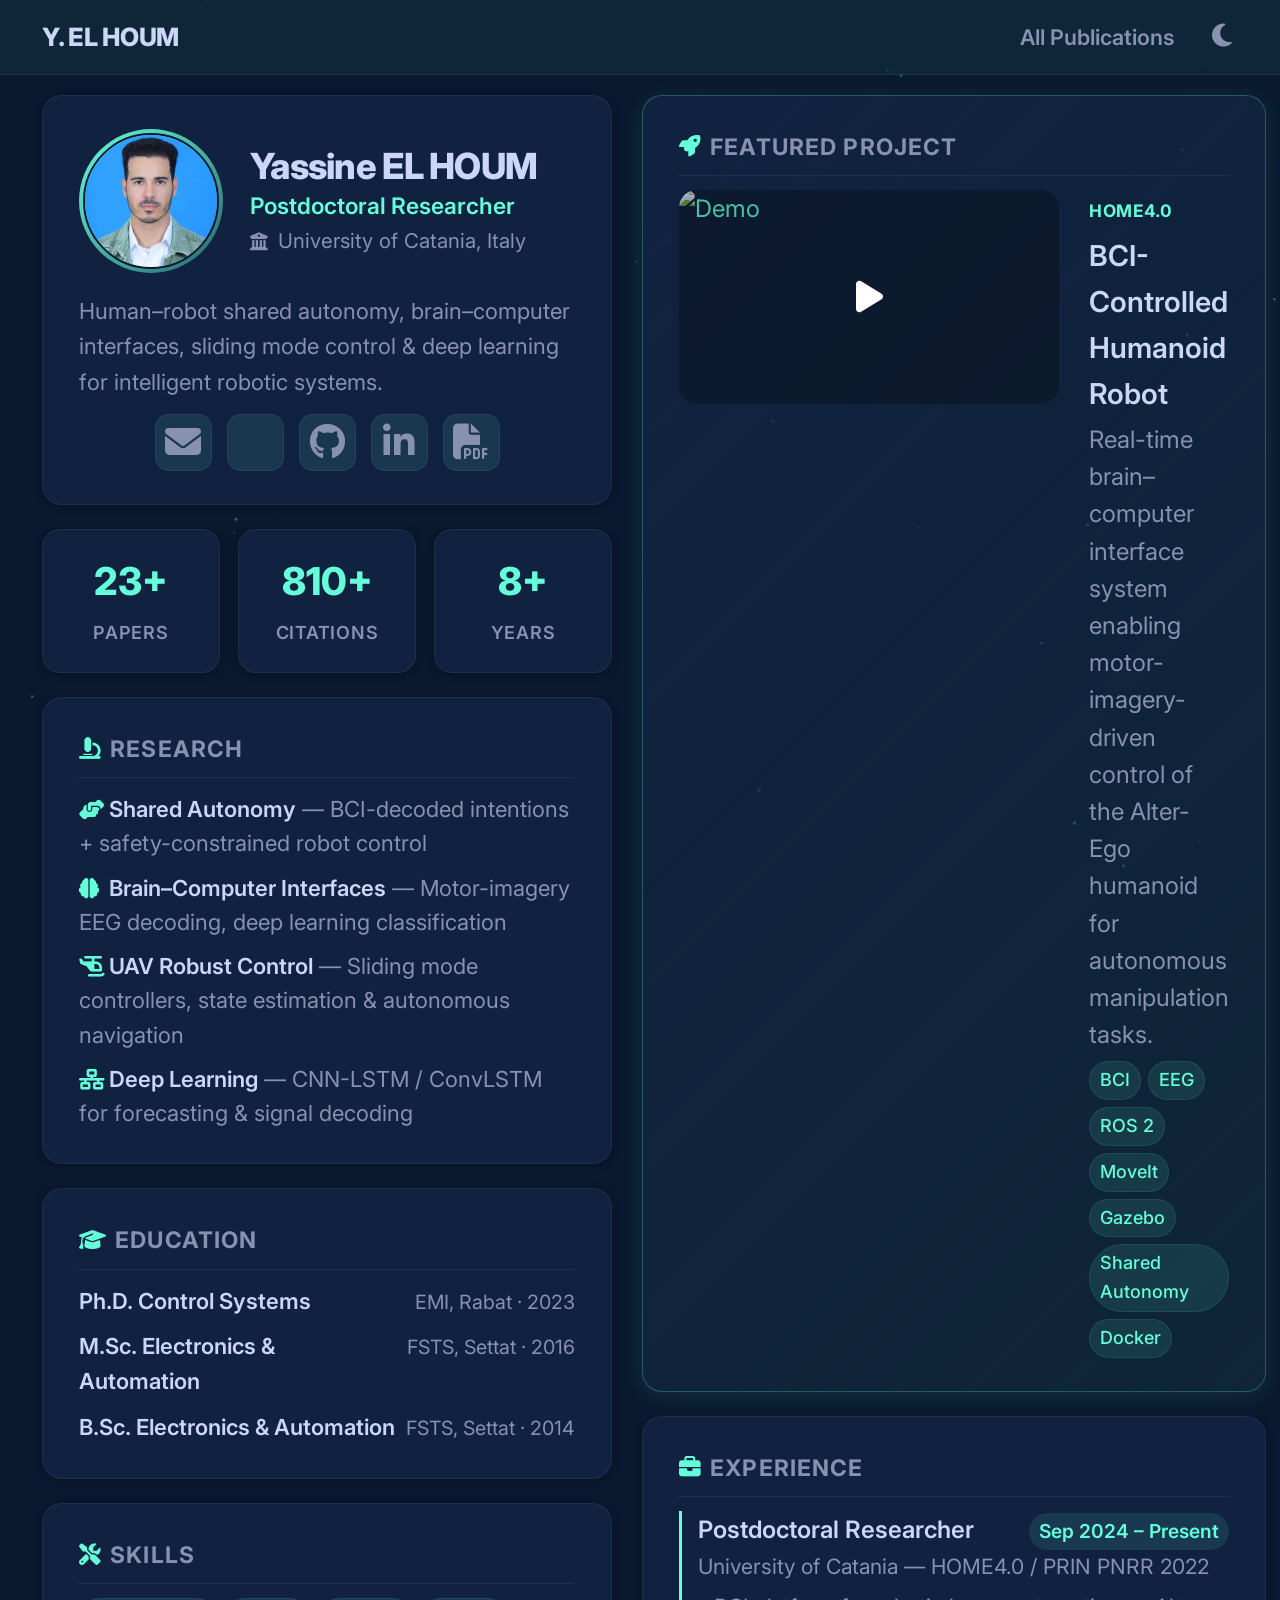
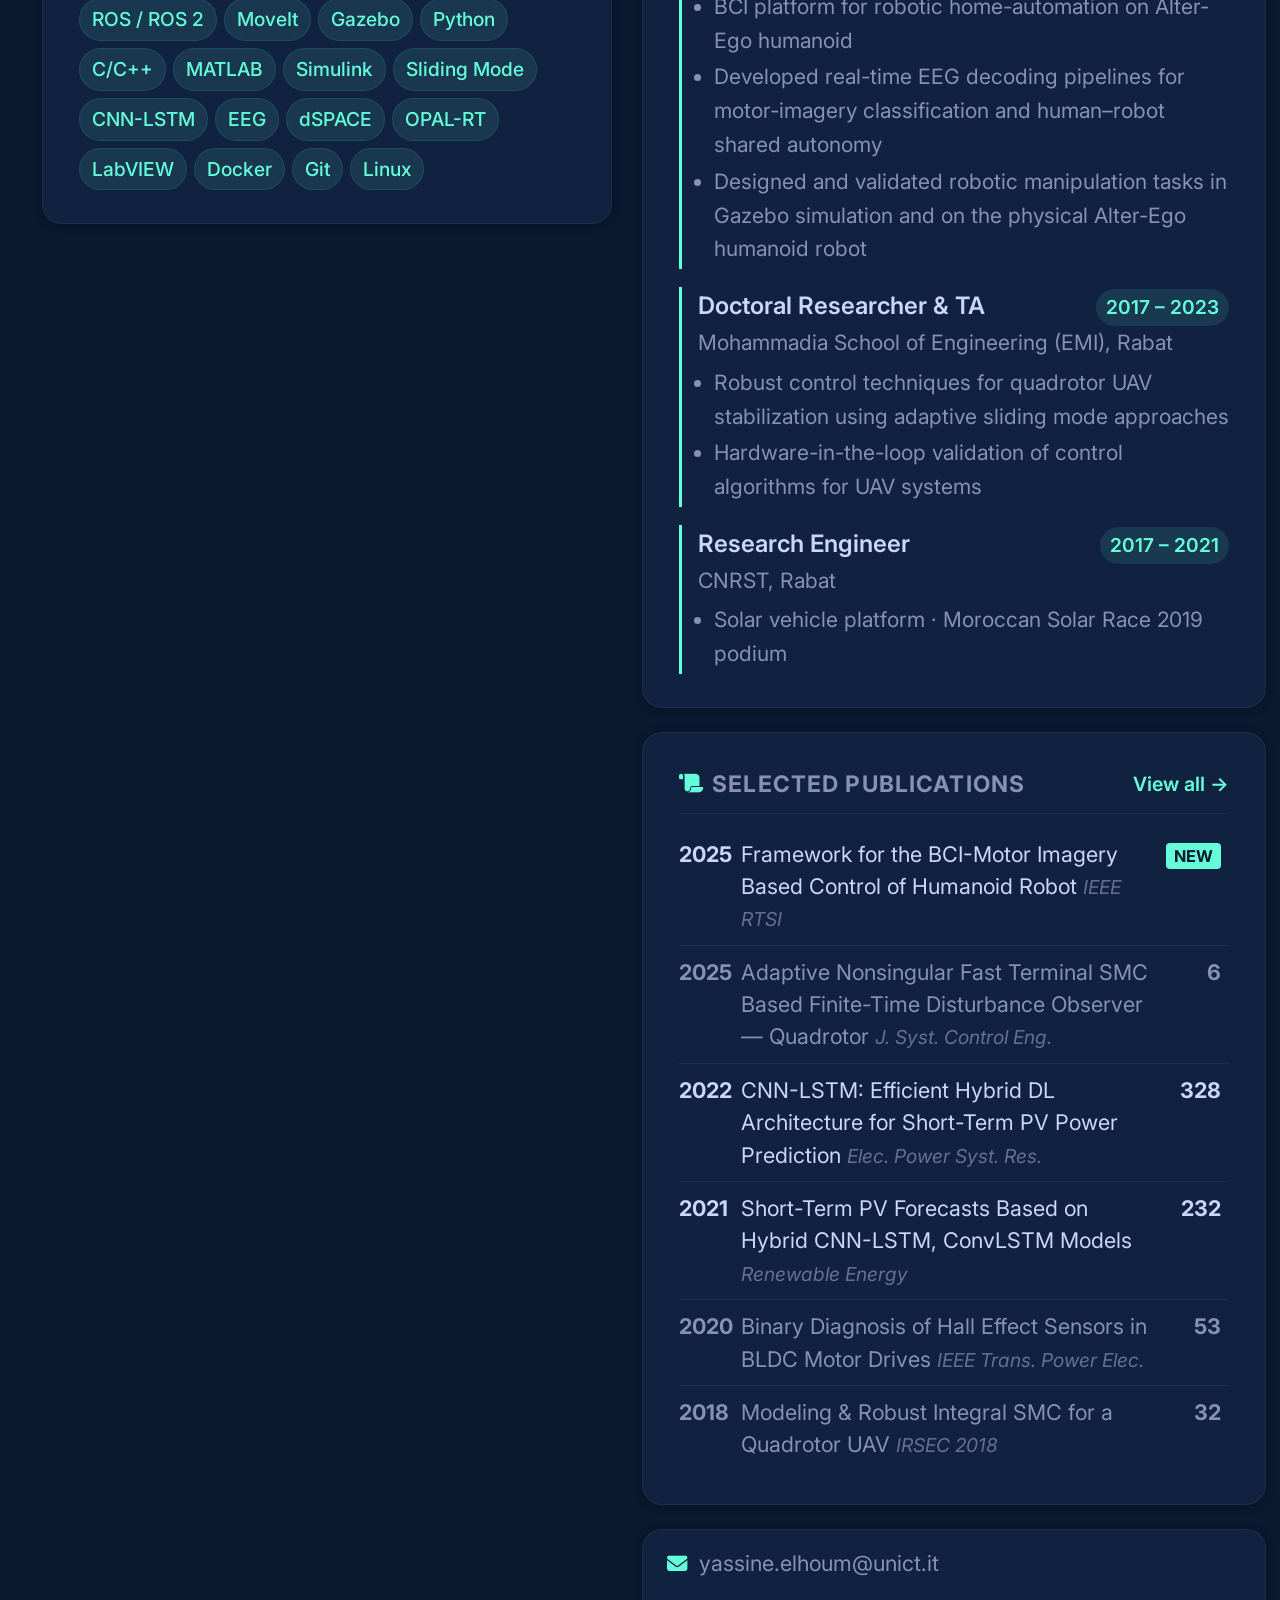
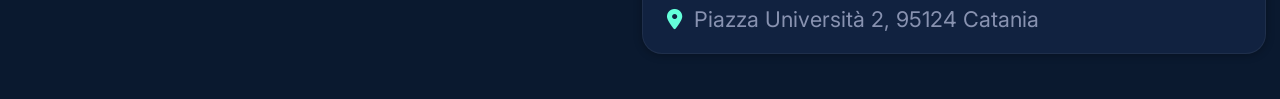
==== commit 7d993c55: "fix layout" ====
--- a/index.html
+++ b/index.html
@@ -9,7 +9,7 @@
     <link href="https://fonts.googleapis.com/css2?family=Inter:wght@300;400;500;600;700;800;900&display=swap" rel="stylesheet">
     <link rel="stylesheet" href="https://cdnjs.cloudflare.com/ajax/libs/font-awesome/6.5.1/css/all.min.css">
     <link rel="stylesheet" href="https://cdn.jsdelivr.net/gh/jpswalsh/academicons@1/css/academicons.min.css">
-    <link rel="stylesheet" href="style.css?v=4">
+    <link rel="stylesheet" href="style.css?v=5">
 </head>
 <body>
 <canvas id="particles"></canvas>
@@ -94,6 +94,25 @@
     <!-- ─── RIGHT COLUMN ─── -->
     <div class="col-right">
 
+        <!-- Featured project -->
+        <div class="card card-highlight">
+            <h2><i class="fas fa-rocket"></i> Featured Project</h2>
+            <div class="proj-row">
+                <a href="https://www.youtube.com/watch?v=w7BkFQAR0eU" target="_blank" rel="noopener" class="proj-thumb">
+                    <img src="https://img.youtube.com/vi/w7BkFQAR0eU/hqdefault.jpg" alt="Demo">
+                    <div class="proj-play"><i class="fas fa-play"></i></div>
+                </a>
+                <div class="proj-info">
+                    <span class="proj-badge">HOME4.0</span>
+                    <strong>BCI-Controlled Humanoid Robot</strong>
+                    <p>Real-time brain–computer interface system enabling motor-imagery-driven control of the Alter-Ego humanoid for autonomous manipulation tasks.</p>
+                    <div class="chips sm">
+                        <span>BCI</span><span>EEG</span><span>ROS 2</span><span>MoveIt</span><span>Gazebo</span><span>Shared Autonomy</span><span>Docker</span>
+                    </div>
+                </div>
+            </div>
+        </div>
+
         <!-- Experience -->
         <div class="card">
             <h2><i class="fas fa-briefcase"></i> Experience</h2>
@@ -134,25 +153,6 @@
             </div>
         </div>
 
-        <!-- Featured project -->
-        <div class="card">
-            <h2><i class="fas fa-rocket"></i> Featured Project</h2>
-            <div class="proj-row">
-                <a href="https://www.youtube.com/watch?v=w7BkFQAR0eU" target="_blank" rel="noopener" class="proj-thumb">
-                    <img src="https://img.youtube.com/vi/w7BkFQAR0eU/hqdefault.jpg" alt="Demo">
-                    <div class="proj-play"><i class="fas fa-play"></i></div>
-                </a>
-                <div class="proj-info">
-                    <span class="proj-badge">HOME4.0</span>
-                    <strong>BCI-Controlled Humanoid Robot</strong>
-                    <p>Real-time brain–computer interface system enabling motor-imagery-driven control of the Alter-Ego humanoid for autonomous manipulation tasks.</p>
-                    <div class="chips sm">
-                        <span>BCI</span><span>EEG</span><span>ROS 2</span><span>MoveIt</span><span>Gazebo</span><span>Shared Autonomy</span><span>Docker</span>
-                    </div>
-                </div>
-            </div>
-        </div>
-
         <!-- Selected Publications -->
         <div class="card">
             <h2><i class="fas fa-scroll"></i> Selected Publications
--- a/style.css
+++ b/style.css
@@ -168,6 +168,16 @@
 .proj-info { flex:1; }
 .proj-badge { font-size:.72rem; font-weight:700; color:var(--accent); text-transform:uppercase; letter-spacing:.04em; }
 .proj-info strong { display:block; font-size:1.05rem; margin:4px 0; }
+
+/* ─── Highlighted card ─── */
+.card-highlight {
+    border: 1.5px solid rgba(var(--particle-color),.25);
+    background: linear-gradient(135deg, var(--surface), rgba(var(--particle-color),.05));
+    box-shadow: 0 4px 24px rgba(var(--particle-color),.1);
+}
+.card-highlight .proj-thumb { width:380px; }
+.card-highlight .proj-info strong { font-size:1.2rem; }
+.card-highlight .proj-info p { font-size:1rem; }
 .proj-info p { font-size:.9rem; color:var(--text2); line-height:1.55; margin-bottom:8px; }
 
 /* ─── Publications table ─── */
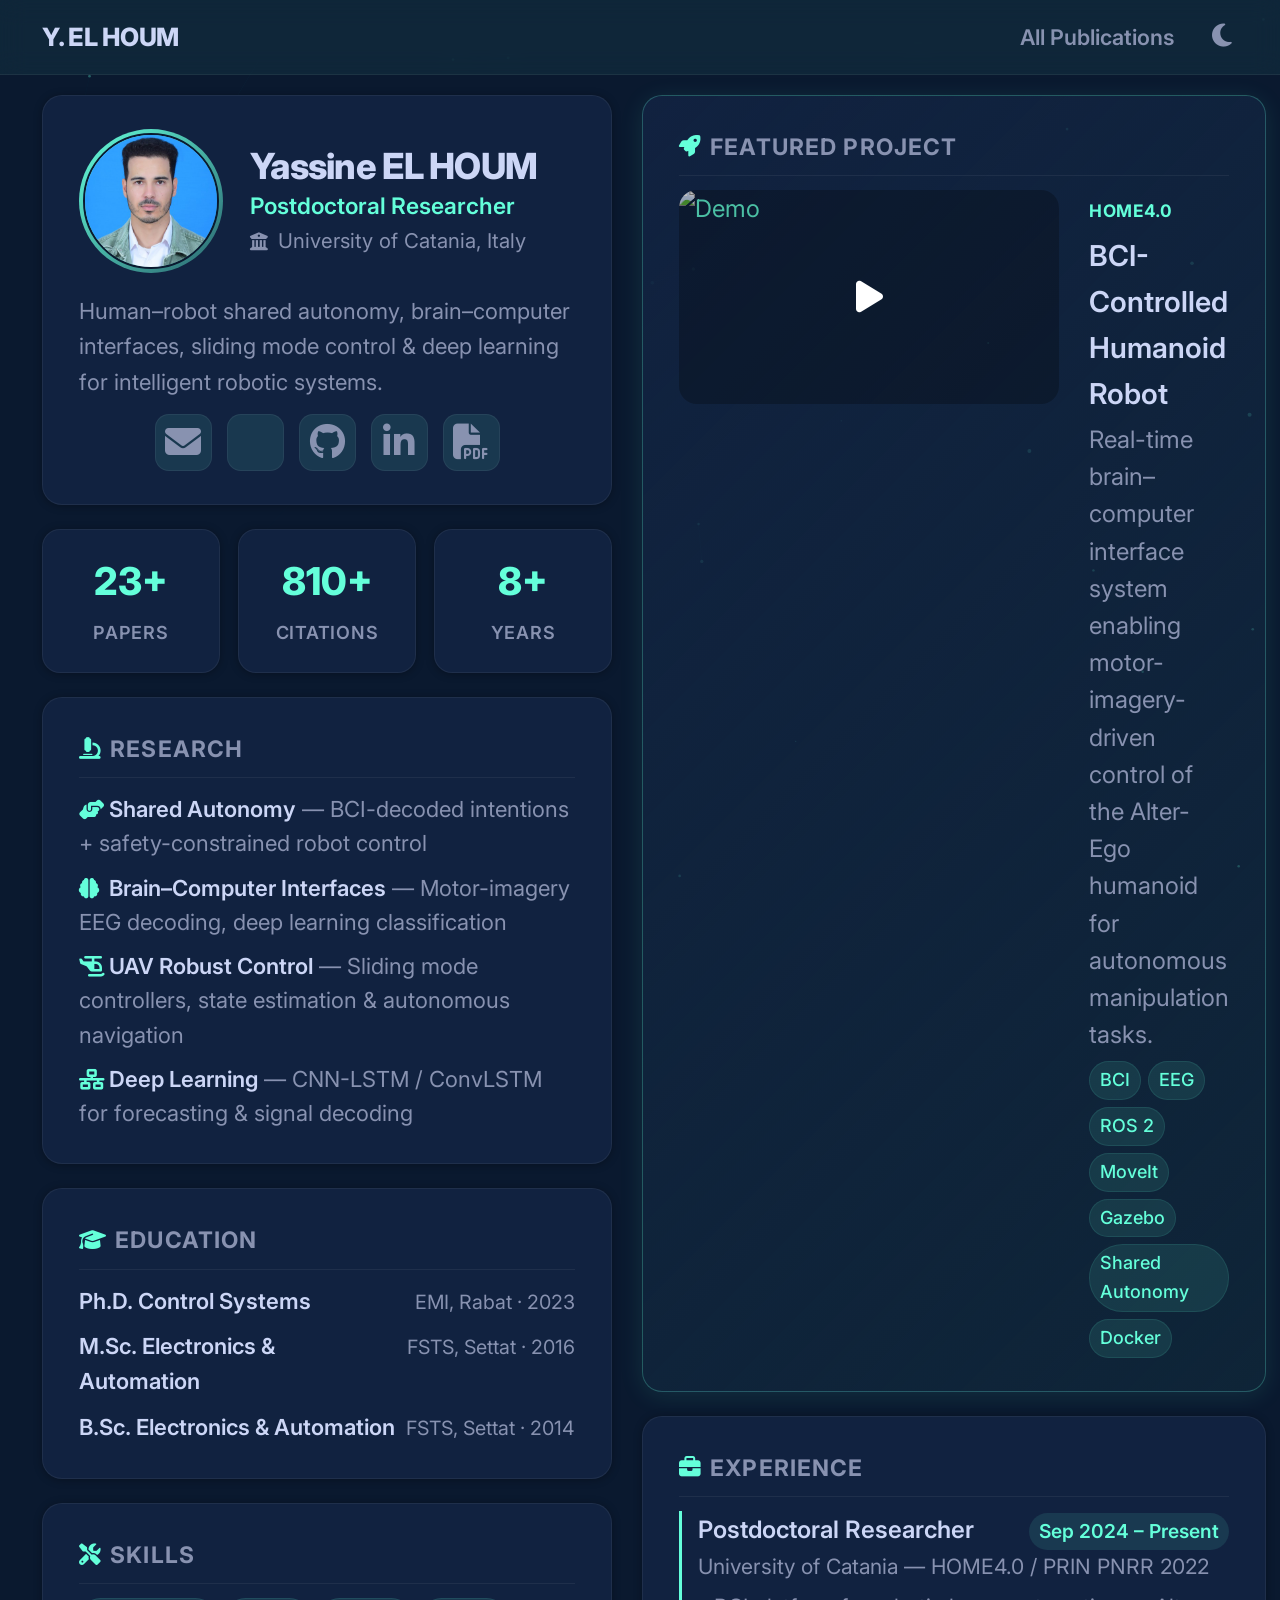
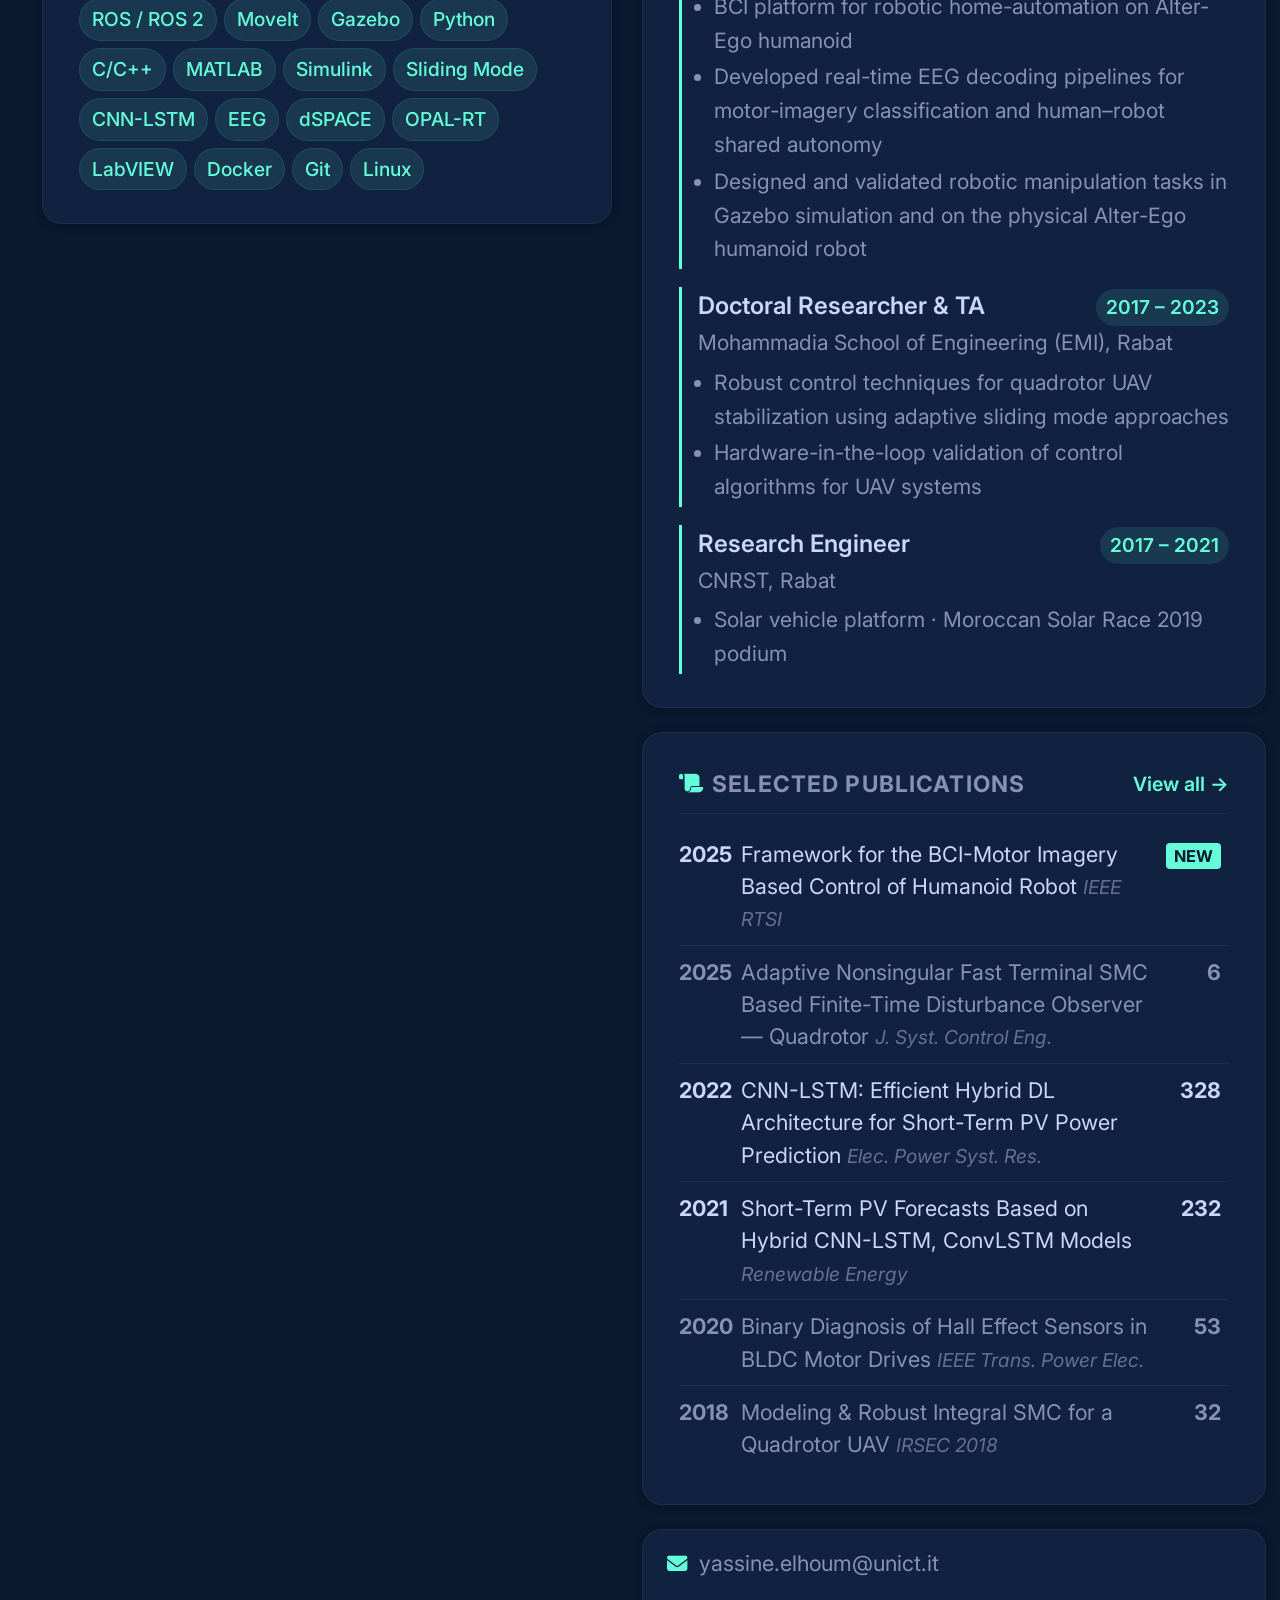
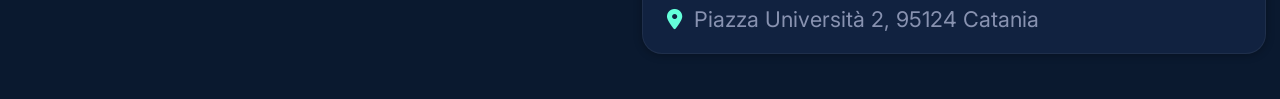
==== commit 5e90b9f0: "Force rebuild - disable cache" ====
--- a/index.html
+++ b/index.html
@@ -3,6 +3,9 @@
 <head>
     <meta charset="UTF-8">
     <meta name="viewport" content="width=device-width, initial-scale=1.0">
+    <meta http-equiv="Cache-Control" content="no-cache, no-store, must-revalidate">
+    <meta http-equiv="Pragma" content="no-cache">
+    <meta http-equiv="Expires" content="0">
     <title>Yassine EL HOUM — Robotics &amp; Control Researcher</title>
     <link rel="preconnect" href="https://fonts.googleapis.com">
     <link rel="preconnect" href="https://fonts.gstatic.com" crossorigin>
